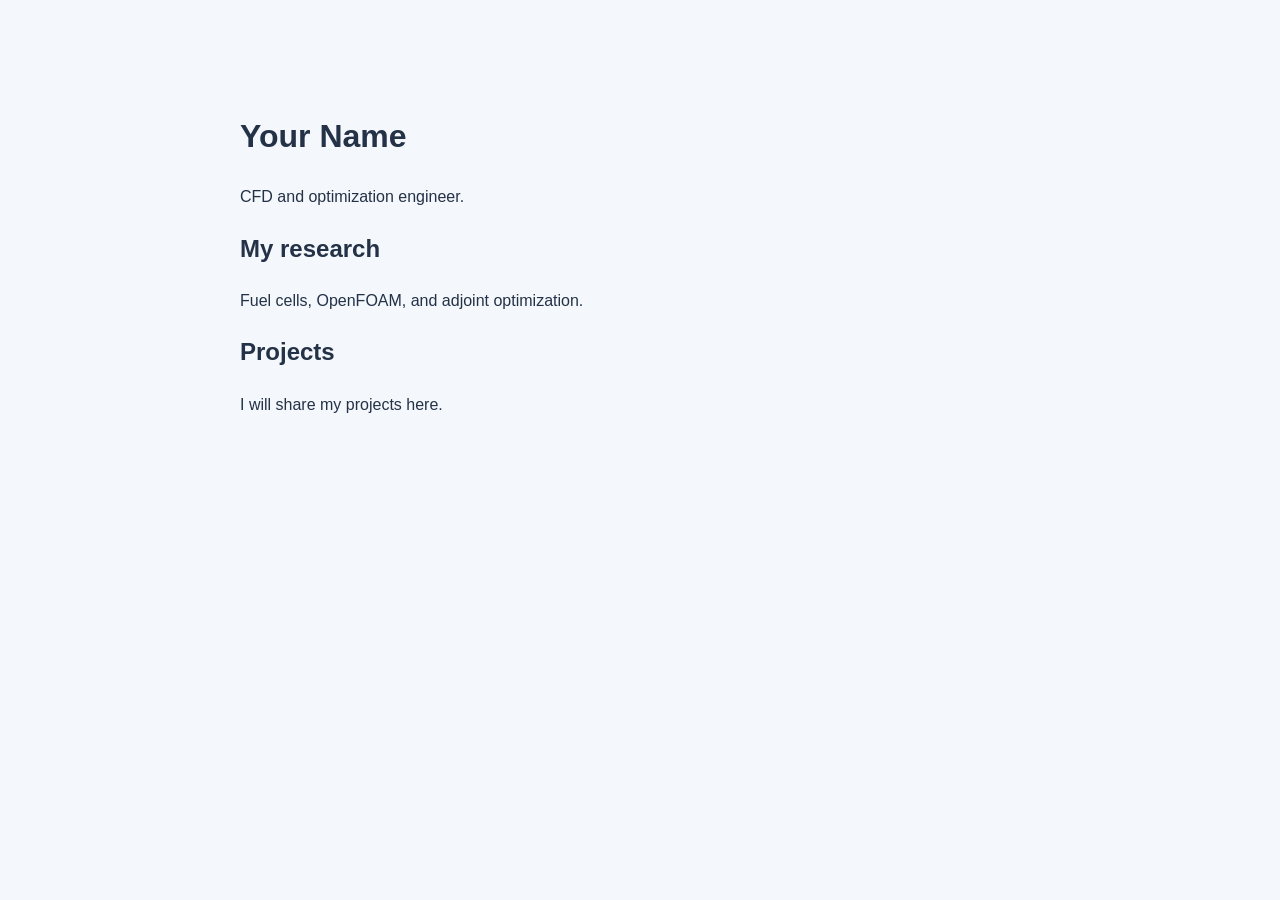
==== index.html @ 7b1d66fe "Add initial index.html for personal website" ====
<!DOCTYPE html>
<html lang="en">
<head>
  <meta charset="UTF-8">
  <meta name="viewport" content="width=device-width, initial-scale=1">
  <title>My Website</title>
  <style>
    body {
      max-width: 800px;
      margin: 70px auto;
      padding: 20px;
      font-family: Arial, sans-serif;
      line-height: 1.6;
      color: #243247;
      background: #f4f7fb;
    }
  </style>
</head>
<body>
  <h1>Your Name</h1>
  <p>CFD and optimization engineer.</p>
  <h2>My research</h2>
  <p>Fuel cells, OpenFOAM, and adjoint optimization.</p>
  <h2>Projects</h2>
  <p>I will share my projects here.</p>
</body>
</html>
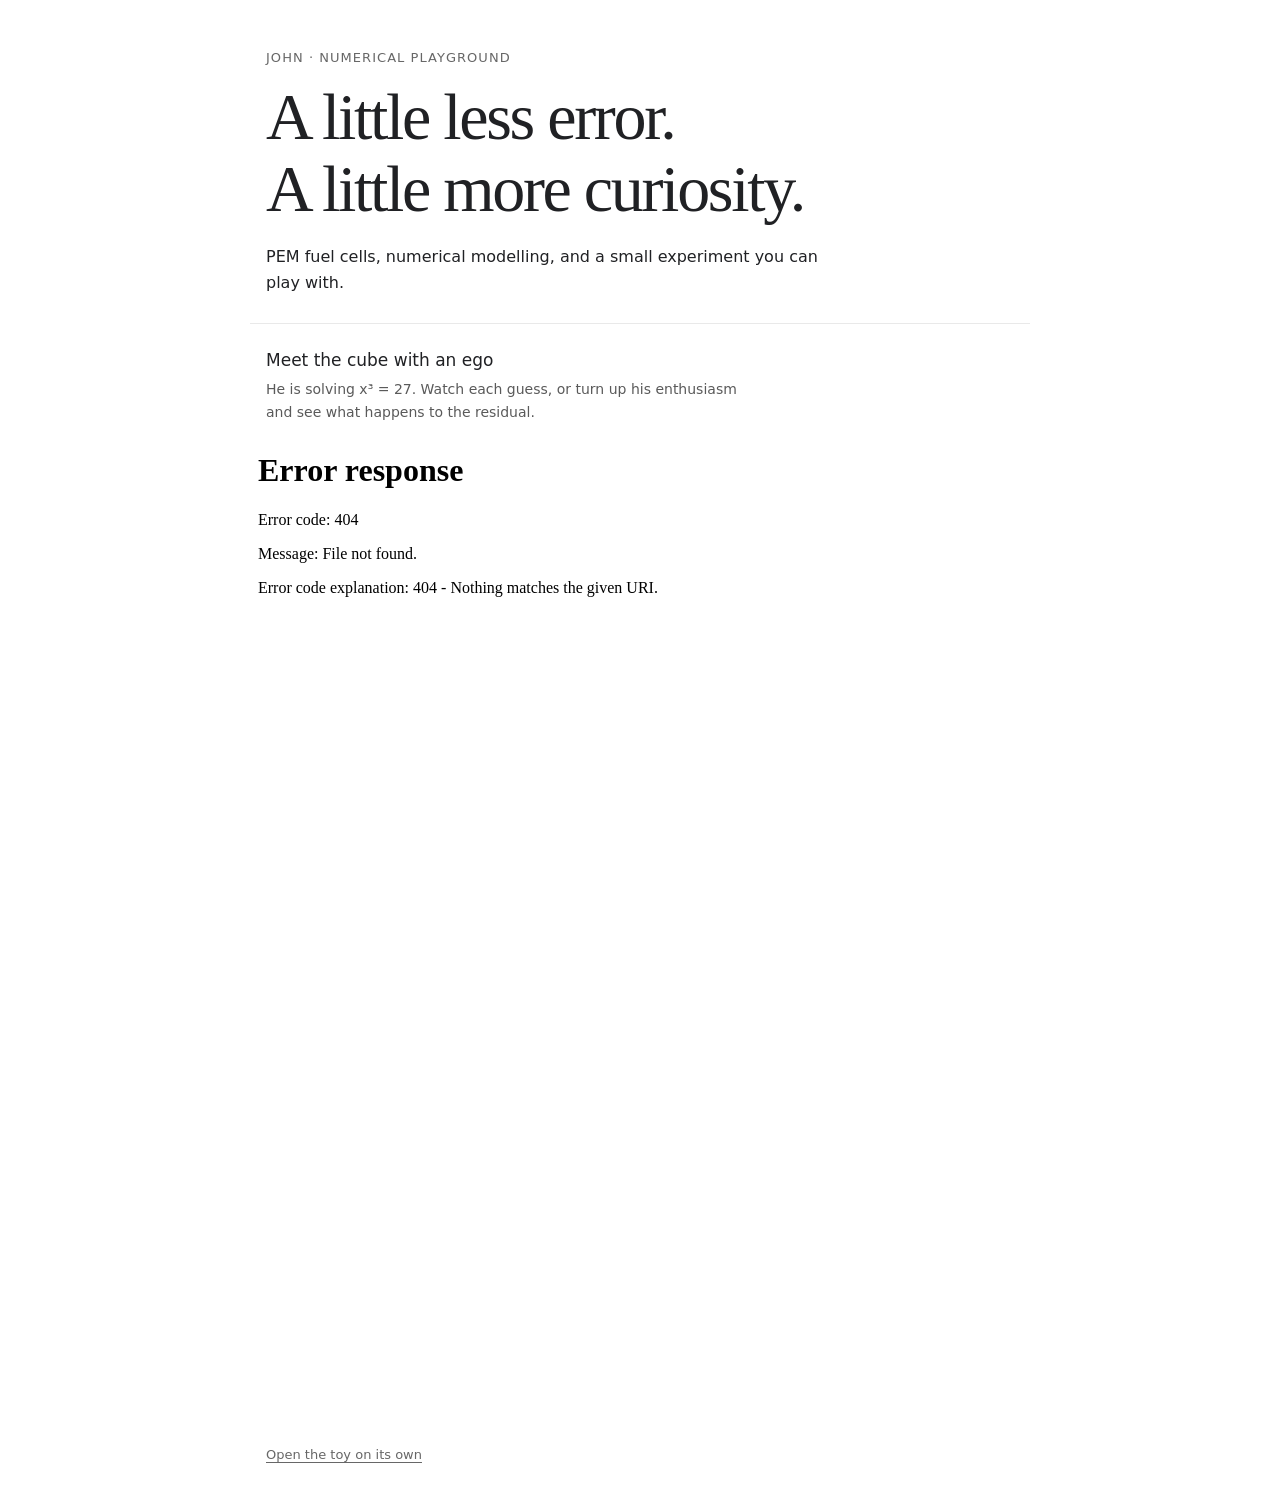
==== commit f6c77f0a: "Update HTML structure and styling for clarity" ====
--- a/index.html
+++ b/index.html
@@ -1,27 +1,54 @@
-<!DOCTYPE html>
+<!doctype html>
 <html lang="en">
 <head>
-  <meta charset="UTF-8">
+  <meta charset="utf-8">
   <meta name="viewport" content="width=device-width, initial-scale=1">
-  <title>My Website</title>
+  <meta name="color-scheme" content="light dark">
+  <title>John · Numerical playground</title>
   <style>
-    body {
-      max-width: 800px;
-      margin: 70px auto;
-      padding: 20px;
-      font-family: Arial, sans-serif;
-      line-height: 1.6;
-      color: #243247;
-      background: #f4f7fb;
-    }
+    :root { color-scheme:light dark; background:light-dark(#fff,#181818); color:light-dark(#202124,#ededed); font-family:system-ui,sans-serif; }
+    * { box-sizing:border-box; }
+    body { margin:0; }
+    main { max-width:820px; padding:48px 20px 24px; margin:auto; }
+    header { padding:0 16px 28px; border-bottom:1px solid light-dark(#e9e9e9,#343434); }
+    .eyebrow { margin:0 0 12px; font-size:13px; letter-spacing:.08em; text-transform:uppercase; color:light-dark(#676767,#aaa); }
+    h1 { font:400 clamp(40px,8vw,66px)/1.1 Georgia,serif; letter-spacing:-.035em; margin:0 0 18px; }
+    p { max-width:56ch; line-height:1.6; margin:0; }
+    .intro { padding:26px 16px 8px; }
+    h2 { font-size:17px; font-weight:500; margin:0 0 8px; }
+    .intro p { color:light-dark(#5a5a5a,#b8b8b8); font-size:14px; }
+    iframe { display:block; width:100%; height:1000px; border:0; }
+    footer { padding:16px; font-size:13px; color:light-dark(#676767,#aaa); }
+    a { color:inherit; text-underline-offset:3px; }
+    @media(max-width:480px) { main { padding:28px 8px 16px; } header { padding-bottom:22px; } }
   </style>
 </head>
 <body>
-  <h1>Your Name</h1>
-  <p>CFD and optimization engineer.</p>
-  <h2>My research</h2>
-  <p>Fuel cells, OpenFOAM, and adjoint optimization.</p>
-  <h2>Projects</h2>
-  <p>I will share my projects here.</p>
+  <main>
+    <header>
+      <!-- Replace this heading and introduction with your own bio. -->
+      <p class="eyebrow">John · Numerical playground</p>
+      <h1>A little less error.<br>A little more curiosity.</h1>
+      <p>PEM fuel cells, numerical modelling, and a small experiment you can play with.</p>
+    </header>
+    <section aria-labelledby="playground-title">
+      <div class="intro">
+        <h2 id="playground-title">Meet the cube with an ego</h2>
+        <p>He is solving x³ = 27. Watch each guess, or turn up his enthusiasm and see what happens to the residual.</p>
+      </div>
+      <iframe id="cube-toy" src="toy.html" title="Sir Cubes-a-Lot: an interactive Newton solver"></iframe>
+    </section>
+    <footer><a href="toy.html">Open the toy on its own</a></footer>
+  </main>
+  <script>
+    // Optional: fit the embed to its content as the page changes width.
+    window.addEventListener('message', event => {
+      const frame = document.getElementById('cube-toy');
+      const data = event.data;
+      if (event.source !== frame.contentWindow || data?.type !== 'sir-cubes-height' ||
+          !Number.isFinite(data.height) || data.height < 250 || data.height > 2500) return;
+      frame.style.height = Math.ceil(data.height) + 'px';
+    });
+  </script>
 </body>
 </html>
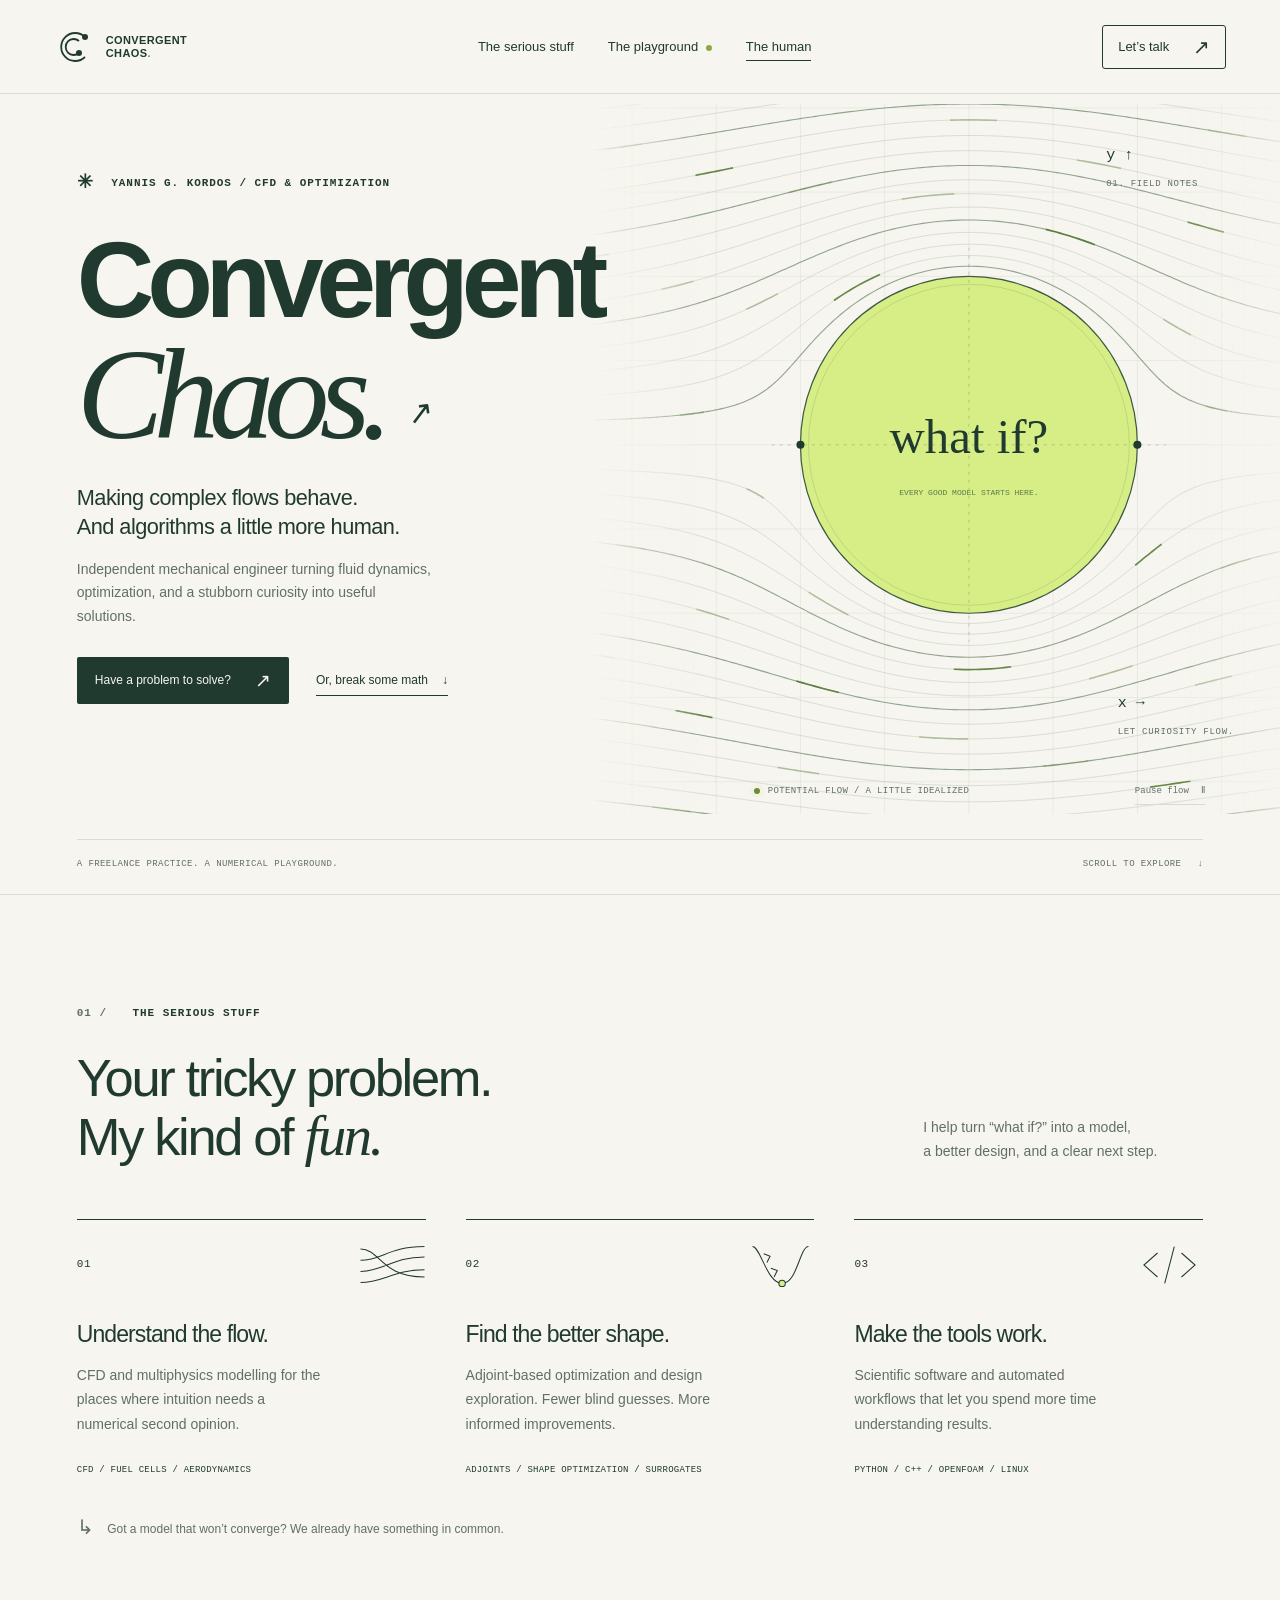
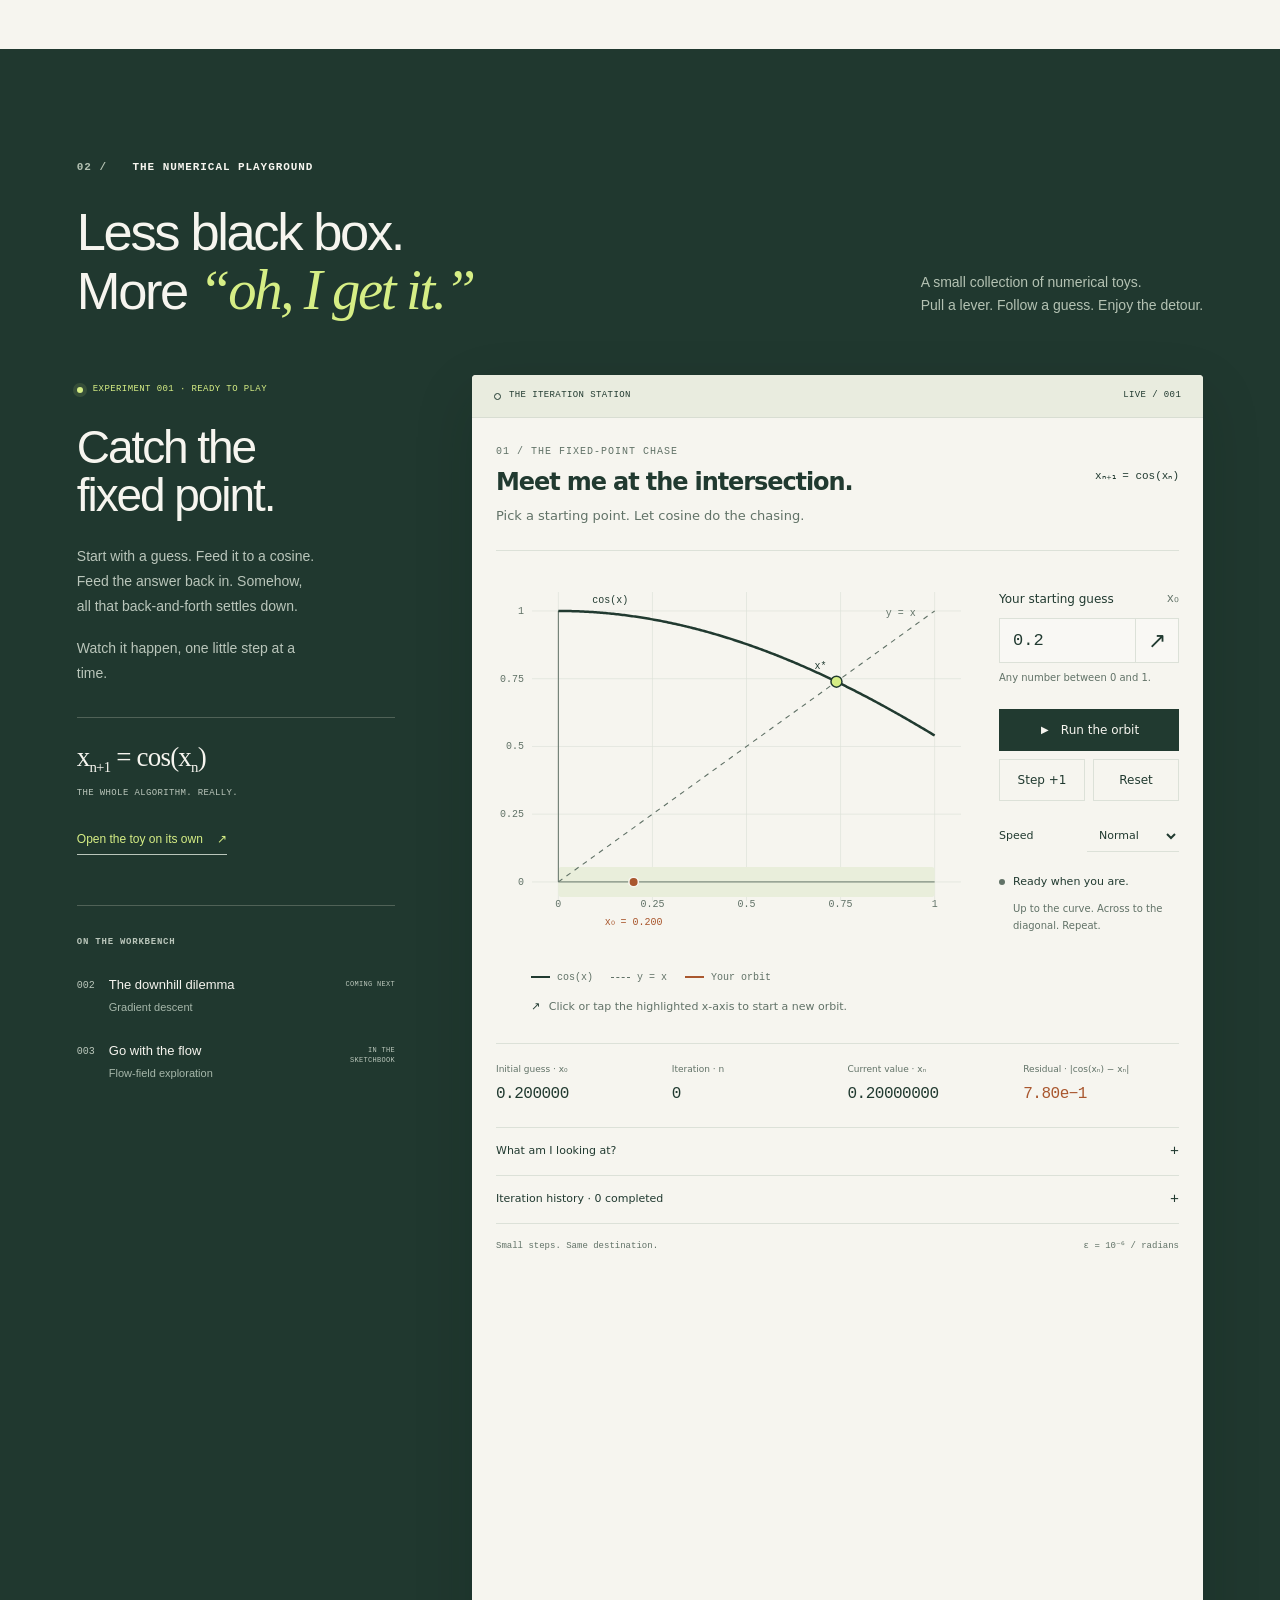
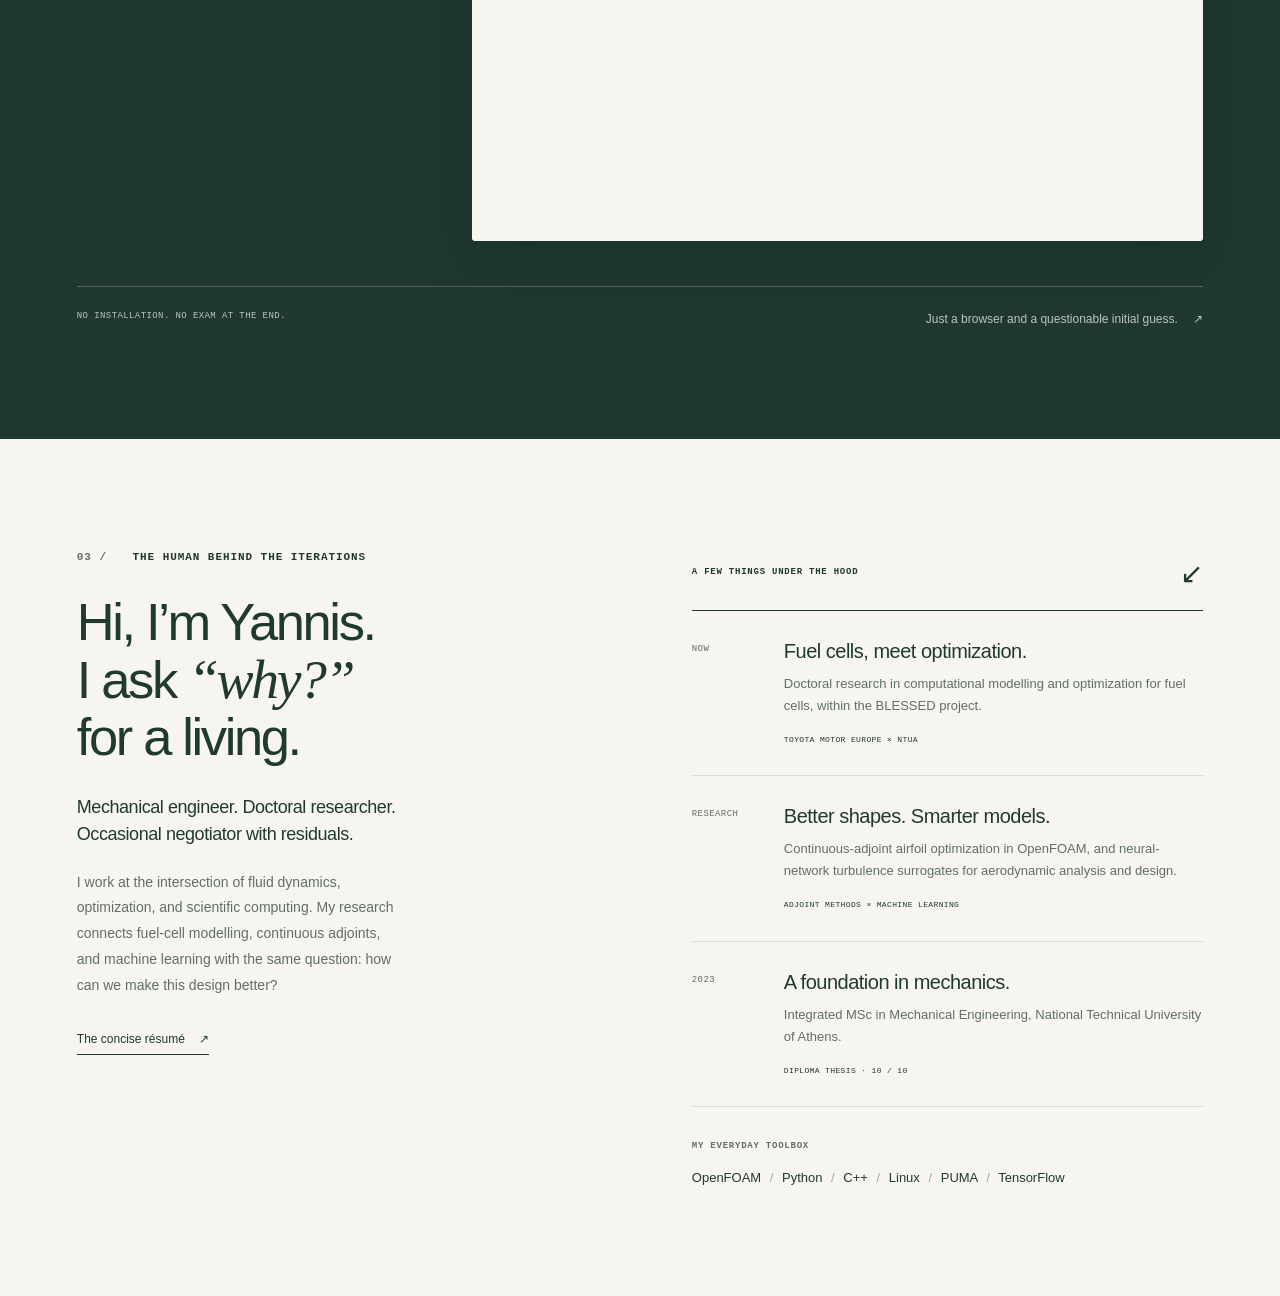
==== commit 5145f12b: "Build CFD portfolio and numerical playground" ====
--- a/index.html
+++ b/index.html
@@ -3,52 +3,111 @@
 <head>
   <meta charset="utf-8">
   <meta name="viewport" content="width=device-width, initial-scale=1">
-  <meta name="color-scheme" content="light dark">
-  <title>John · Numerical playground</title>
-  <style>
-    :root { color-scheme:light dark; background:light-dark(#fff,#181818); color:light-dark(#202124,#ededed); font-family:system-ui,sans-serif; }
-    * { box-sizing:border-box; }
-    body { margin:0; }
-    main { max-width:820px; padding:48px 20px 24px; margin:auto; }
-    header { padding:0 16px 28px; border-bottom:1px solid light-dark(#e9e9e9,#343434); }
-    .eyebrow { margin:0 0 12px; font-size:13px; letter-spacing:.08em; text-transform:uppercase; color:light-dark(#676767,#aaa); }
-    h1 { font:400 clamp(40px,8vw,66px)/1.1 Georgia,serif; letter-spacing:-.035em; margin:0 0 18px; }
-    p { max-width:56ch; line-height:1.6; margin:0; }
-    .intro { padding:26px 16px 8px; }
-    h2 { font-size:17px; font-weight:500; margin:0 0 8px; }
-    .intro p { color:light-dark(#5a5a5a,#b8b8b8); font-size:14px; }
-    iframe { display:block; width:100%; height:1000px; border:0; }
-    footer { padding:16px; font-size:13px; color:light-dark(#676767,#aaa); }
-    a { color:inherit; text-underline-offset:3px; }
-    @media(max-width:480px) { main { padding:28px 8px 16px; } header { padding-bottom:22px; } }
-  </style>
+  <meta name="theme-color" content="#f6f5ef">
+  <meta name="description" content="Yannis G. Kordos — independent mechanical engineer working on CFD, adjoint optimization and scientific software. Serious engineering, with a numerical playground on the side.">
+  <title>Convergent Chaos — Yannis G. Kordos · CFD & Optimization</title>
+  <link rel="icon" href="assets/mark.svg" type="image/svg+xml">
+  <link rel="stylesheet" href="styles.css">
+  <script src="app.js" defer></script>
 </head>
 <body>
-  <main>
-    <header>
-      <!-- Replace this heading and introduction with your own bio. -->
-      <p class="eyebrow">John · Numerical playground</p>
-      <h1>A little less error.<br>A little more curiosity.</h1>
-      <p>PEM fuel cells, numerical modelling, and a small experiment you can play with.</p>
-    </header>
-    <section aria-labelledby="playground-title">
-      <div class="intro">
-        <h2 id="playground-title">Meet the cube with an ego</h2>
-        <p>He is solving x³ = 27. Watch each guess, or turn up his enthusiasm and see what happens to the residual.</p>
+  <a class="skip-link" href="#main">Skip to content</a>
+  <header class="site-header">
+    <a class="wordmark" href="#home" aria-label="Convergent Chaos home">
+      <svg viewBox="0 0 40 40" aria-hidden="true"><path d="M31 10a14 14 0 1 0 0 20M25 14a8 8 0 1 0 0 12"/><circle cx="31" cy="10" r="3"/><circle cx="25" cy="26" r="3"/></svg>
+      <span>CONVERGENT<br>CHAOS<span class="wordmark-dot">.</span></span>
+    </a>
+    <nav aria-label="Main navigation">
+      <a href="#expertise">The serious stuff</a>
+      <a href="#playground">The playground <span class="nav-dot" aria-hidden="true"></span></a>
+      <a href="#about">The human</a>
+    </nav>
+    <a class="header-contact" href="#contact">Let’s talk <span aria-hidden="true">↗</span></a>
+  </header>
+
+  <main id="main">
+    <section class="hero" id="home" aria-labelledby="hero-title">
+      <div class="hero-copy">
+        <p class="eyebrow hero-enter"><span class="small-cross" aria-hidden="true">✳</span> YANNIS G. KORDOS / CFD & OPTIMIZATION</p>
+        <h1 id="hero-title" class="hero-enter">Convergent<br><em>Chaos.</em><span class="title-period" aria-hidden="true">↗</span></h1>
+        <p class="hero-promise hero-enter">Making complex flows behave.<br>And algorithms a little more human.</p>
+        <p class="hero-description hero-enter">Independent mechanical engineer turning fluid dynamics, optimization, and a stubborn curiosity into useful solutions.</p>
+        <div class="hero-actions hero-enter">
+          <a class="button button-dark" href="#contact">Have a problem to solve? <span aria-hidden="true">↗</span></a>
+          <a class="text-link" href="#playground">Or, break some math <span aria-hidden="true">↓</span></a>
+        </div>
       </div>
-      <iframe id="cube-toy" src="toy.html" title="Sir Cubes-a-Lot: an interactive Newton solver"></iframe>
+      <div class="flow-scene" role="img" aria-label="An animated illustration of streamlines flowing around a circular obstacle. Move your pointer to shift the view.">
+        <canvas id="flow-canvas" aria-hidden="true"></canvas>
+        <div class="flow-coordinate coord-top" aria-hidden="true">y ↑<br><span>01. FIELD NOTES</span></div>
+        <div class="flow-coordinate coord-bottom" aria-hidden="true">x →<br><span>LET CURIOSITY FLOW.</span></div>
+        <div class="flow-note"><span class="live-dot" aria-hidden="true"></span> POTENTIAL FLOW / A LITTLE IDEALIZED</div>
+        <button class="flow-motion" id="flow-motion" type="button" hidden>Pause flow <span aria-hidden="true">Ⅱ</span></button>
+        <noscript><svg class="flow-fallback" viewBox="0 0 600 500" aria-hidden="true"><g fill="none" stroke="currentColor" stroke-width="1"><path d="M0 180C140 180 150 40 300 40S460 180 600 180M0 220C130 220 150 90 300 90S470 220 600 220M0 260C150 260 160 370 300 370S450 260 600 260M0 300C150 300 160 410 300 410S450 300 600 300"/><circle cx="300" cy="230" r="100"/></g></svg></noscript>
+      </div>
+      <div class="hero-footer"><span>A FREELANCE PRACTICE. A NUMERICAL PLAYGROUND.</span><a href="#expertise">SCROLL TO EXPLORE <span aria-hidden="true">↓</span></a></div>
     </section>
-    <footer><a href="toy.html">Open the toy on its own</a></footer>
+
+    <section class="expertise section-pad" id="expertise" aria-labelledby="expertise-title">
+      <div class="section-heading reveal">
+        <p class="eyebrow"><span class="section-index">01 /</span> THE SERIOUS STUFF</p>
+        <div class="heading-row"><h2 id="expertise-title">Your tricky problem.<br>My kind of <em>fun.</em></h2><p>I help turn “what if?” into a model,<br>a better design, and a clear next step.</p></div>
+      </div>
+      <div class="service-grid">
+        <article class="service reveal">
+          <div class="service-top"><span class="mono">01</span><svg viewBox="0 0 80 60" fill="none" aria-hidden="true"><path d="M0 10C25 10 25 45 80 45M0 24C28 24 34 7 80 7M0 38C29 38 40 20 80 20M0 52C28 52 42 36 80 36"/></svg></div>
+          <h3>Understand the flow.</h3><p>CFD and multiphysics modelling for the places where intuition needs a numerical second opinion.</p><p class="service-tags">CFD / FUEL CELLS / AERODYNAMICS</p>
+        </article>
+        <article class="service reveal">
+          <div class="service-top"><span class="mono">02</span><svg viewBox="0 0 80 60" fill="none" aria-hidden="true"><path d="M5 7C15 7 23 53 42 53S64 7 75 7M19 16l8 3-4 8M28 34l8 3-4 8"/><circle cx="42" cy="53" r="4"/></svg></div>
+          <h3>Find the better shape.</h3><p>Adjoint-based optimization and design exploration. Fewer blind guesses. More informed improvements.</p><p class="service-tags">ADJOINTS / SHAPE OPTIMIZATION / SURROGATES</p>
+        </article>
+        <article class="service reveal">
+          <div class="service-top"><span class="mono">03</span><svg viewBox="0 0 80 60" fill="none" aria-hidden="true"><path d="m25 15-17 15 17 15M55 15l17 15-17 15M46 7 34 53"/></svg></div>
+          <h3>Make the tools work.</h3><p>Scientific software and automated workflows that let you spend more time understanding results.</p><p class="service-tags">PYTHON / C++ / OPENFOAM / LINUX</p>
+        </article>
+      </div>
+      <p class="section-footnote reveal"><span aria-hidden="true">↳</span> Got a model that won’t converge? We already have something in common.</p>
+    </section>
+
+    <section class="playground section-pad" id="playground" aria-labelledby="playground-title">
+      <div class="playground-heading reveal"><p class="eyebrow"><span class="section-index">02 /</span> THE NUMERICAL PLAYGROUND</p><div class="heading-row"><h2 id="playground-title">Less black box.<br>More <em>“oh, I get it.”</em></h2><p>A small collection of numerical toys.<br>Pull a lever. Follow a guess. Enjoy the detour.</p></div></div>
+      <div class="lab-layout">
+        <aside class="lab-notes reveal" aria-label="About the featured experiment">
+          <span class="experiment-label"><span class="live-dot" aria-hidden="true"></span> EXPERIMENT 001 · READY TO PLAY</span>
+          <h3>Catch the<br>fixed point.</h3>
+          <p>Start with a guess. Feed it to a cosine. Feed the answer back in. Somehow, all that back-and-forth settles down.</p>
+          <p>Watch it happen, one little step at a time.</p>
+          <div class="formula" aria-label="x n plus one equals cosine of x n">x<sub>n+1</sub> = cos(x<sub>n</sub>)<span>THE WHOLE ALGORITHM. REALLY.</span></div>
+          <a class="text-link" href="toys/fixed-point.html" target="_blank" rel="noopener">Open the toy on its own <span aria-hidden="true">↗</span></a>
+          <div class="workbench"><span class="eyebrow">ON THE WORKBENCH</span><div><span>002</span><p>The downhill dilemma<small>Gradient descent</small></p><span class="coming-label">COMING NEXT</span></div><div><span>003</span><p>Go with the flow<small>Flow-field exploration</small></p><span class="coming-label">IN THE SKETCHBOOK</span></div></div>
+        </aside>
+        <div class="toy-workspace reveal">
+          <div class="workspace-top"><span><i aria-hidden="true"></i> THE ITERATION STATION</span><span class="mono">LIVE / 001</span></div>
+          <iframe id="fixed-point-toy" src="toys/fixed-point.html?embed=1" title="Catch the fixed point — interactive cosine iteration experiment" loading="lazy" height="890"></iframe>
+          <noscript><p class="noscript-note">The experiment needs JavaScript. You can still explore the services and résumé on this page.</p></noscript>
+        </div>
+      </div>
+      <div class="playground-footer reveal"><span>NO INSTALLATION. NO EXAM AT THE END.</span><span>Just a browser and a questionable initial guess. <span aria-hidden="true">↗</span></span></div>
+    </section>
+
+    <section class="about section-pad" id="about" aria-labelledby="about-title">
+      <div class="about-intro reveal"><p class="eyebrow"><span class="section-index">03 /</span> THE HUMAN BEHIND THE ITERATIONS</p><h2 id="about-title">Hi, I’m Yannis.<br>I ask <em>“why?”</em><br>for a living.</h2><p class="about-lead">Mechanical engineer. Doctoral researcher.<br>Occasional negotiator with residuals.</p><p>I work at the intersection of fluid dynamics, optimization, and scientific computing. My research connects fuel-cell modelling, continuous adjoints, and machine learning with the same question: how can we make this design better?</p><a class="text-link" href="resume.html">The concise résumé <span aria-hidden="true">↗</span></a></div>
+      <div class="about-evidence reveal">
+        <div class="evidence-heading"><span class="eyebrow">A FEW THINGS UNDER THE HOOD</span><span aria-hidden="true">↙</span></div>
+        <article class="evidence-row"><span class="mono">NOW</span><div><h3>Fuel cells, meet optimization.</h3><p>Doctoral research in computational modelling and optimization for fuel cells, within the BLESSED project.</p><span class="evidence-meta">TOYOTA MOTOR EUROPE × NTUA</span></div></article>
+        <article class="evidence-row"><span class="mono">RESEARCH</span><div><h3>Better shapes. Smarter models.</h3><p>Continuous-adjoint airfoil optimization in OpenFOAM, and neural-network turbulence surrogates for aerodynamic analysis and design.</p><span class="evidence-meta">ADJOINT METHODS × MACHINE LEARNING</span></div></article>
+        <article class="evidence-row"><span class="mono">2023</span><div><h3>A foundation in mechanics.</h3><p>Integrated MSc in Mechanical Engineering, National Technical University of Athens.</p><span class="evidence-meta">DIPLOMA THESIS · 10 / 10</span></div></article>
+        <div class="toolbelt"><span class="eyebrow">MY EVERYDAY TOOLBOX</span><p>OpenFOAM <span>/</span> Python <span>/</span> C++ <span>/</span> Linux <span>/</span> PUMA <span>/</span> TensorFlow</p></div>
+      </div>
+    </section>
+
+    <section class="contact section-pad" id="contact" aria-labelledby="contact-title">
+      <div class="contact-top reveal"><p class="eyebrow"><span class="section-index">04 /</span> LET’S FIND A SOLUTION</p><span class="mono">GOOD QUESTIONS WELCOME.</span></div>
+      <div class="contact-main reveal"><h2 id="contact-title">Got a little<br><em>chaos?</em></h2><div class="contact-copy"><p>A flow to understand.<br>A design to improve.<br>An idea that needs a first model.</p><a class="button button-dark" href="mailto:Johnkordos@hotmail.com">Let’s make it converge <span aria-hidden="true">↗</span></a><a class="email-label" href="mailto:Johnkordos@hotmail.com">Johnkordos@hotmail.com</a><div class="contact-socials"><a href="https://www.linkedin.com/in/yannis-kordos-2b8682134/" target="_blank" rel="noopener noreferrer">LinkedIn ↗</a><a href="https://orcid.org/0009-0005-5930-7482" target="_blank" rel="noopener noreferrer">ORCID ↗</a></div></div></div>
+      <div class="contact-bottom"><span>INDEPENDENT CFD & OPTIMIZATION ENGINEERING</span><span>Serious about the science. Curious about everything.</span></div>
+    </section>
   </main>
-  <script>
-    // Optional: fit the embed to its content as the page changes width.
-    window.addEventListener('message', event => {
-      const frame = document.getElementById('cube-toy');
-      const data = event.data;
-      if (event.source !== frame.contentWindow || data?.type !== 'sir-cubes-height' ||
-          !Number.isFinite(data.height) || data.height < 250 || data.height > 2500) return;
-      frame.style.height = Math.ceil(data.height) + 'px';
-    });
-  </script>
+  <footer class="site-footer"><span>© <span id="copyright-year">2026</span> Yannis G. Kordos</span><a href="#home" class="footer-brand">CONVERGENT CHAOS<span>↗</span></a><a href="#home">Back to the initial guess <span aria-hidden="true">↑</span></a></footer>
 </body>
 </html>
--- a/styles.css
+++ b/styles.css
@@ -0,0 +1,17 @@
+:root{--paper:#f6f5ef;--paper-deep:#eeeee5;--ink:#213a30;--muted:#617065;--line:#d8ddd2;--lime:#d6ee85;--dark:#20382f;--font:Arial,Helvetica,sans-serif;--serif:Georgia,'Times New Roman',serif;--mono:'Courier New',monospace;--header-height:94px;color-scheme:light}
+*{box-sizing:border-box}html{scroll-behavior:smooth;scroll-padding-top:110px}body{margin:0;color:var(--ink);background:var(--paper);font-family:var(--font);-webkit-font-smoothing:antialiased}a{color:inherit;text-decoration:none}button,input,select{font:inherit}a,button{-webkit-tap-highlight-color:transparent}a:focus-visible,button:focus-visible,summary:focus-visible{outline:3px solid #567625;outline-offset:6px}::selection{color:var(--ink);background:var(--lime)}h1,h2,h3,p{margin:0}h1,h2,h3{font-weight:500}em{font-family:var(--serif);font-weight:400}svg{display:block}.mono,.eyebrow,.hero-footer,.service-tags,.experiment-label,.workspace-top,.coming-label,.evidence-meta,.playground-footer,.contact-bottom,.site-footer{font-family:var(--mono);font-size:11px;letter-spacing:.045em;line-height:1.55}.eyebrow{font-weight:600;letter-spacing:.085em}.section-index{margin-right:18px;color:var(--muted)}.section-pad{padding:110px max(6vw,24px)}.skip-link{position:fixed;z-index:20;left:20px;top:-70px;background:var(--ink);color:var(--paper);padding:14px 20px}.skip-link:focus{top:14px}.site-header{height:var(--header-height);padding:0 4.2vw;display:flex;align-items:center;justify-content:space-between;border-bottom:1px solid var(--line);position:sticky;top:0;background:rgb(246 245 239 / .96);backdrop-filter:blur(14px);z-index:10;gap:24px}.wordmark{display:flex;align-items:center;gap:12px;flex-shrink:0}.wordmark svg{width:40px;height:40px;stroke:var(--ink);stroke-width:1.8;fill:none}.wordmark svg circle{fill:var(--ink);stroke:none}.wordmark>span{font-size:11px;line-height:1.15;font-weight:750;letter-spacing:.035em}.wordmark-dot{color:#7a8c3f}.site-header nav{display:flex;align-items:center;gap:34px}.site-header nav a,.header-contact{font-size:13px}.site-header nav a{position:relative;padding:12px 0}.site-header nav a:after{content:'';height:1px;background:var(--ink);position:absolute;bottom:5px;left:0;width:100%;transform:scaleX(0);transform-origin:left;transition:transform .2s}.site-header nav a:hover:after,.site-header nav a[aria-current]:after{transform:scaleX(1)}.nav-dot{display:inline-block;width:6px;height:6px;background:#8caa42;border-radius:50%;vertical-align:middle;margin-left:4px}.header-contact{display:flex;gap:24px;align-items:center;border:1px solid var(--ink);border-radius:3px;padding:11px 15px;transition:background .2s}.header-contact:hover{background:var(--lime)}.header-contact span{font-size:20px;line-height:1}
+.hero{position:relative;min-height:min(800px,calc(100svh - var(--header-height)));padding:75px 6vw 90px;isolation:isolate;overflow:hidden}.hero-copy{position:relative;z-index:2;width:57%;pointer-events:none}.hero-copy a{pointer-events:auto}.small-cross{font-size:19px;margin-right:10px;vertical-align:-2px}.hero h1{position:relative;font-size:clamp(70px,8.4vw,136px);letter-spacing:-.068em;line-height:.89;margin-top:35px;font-weight:600}.hero h1 em{font-size:1.21em;letter-spacing:-.075em;display:inline-block;margin-top:6px;line-height:.92}.title-period{display:inline-block;font-size:.29em;margin-left:24px;vertical-align:50%;font-weight:400;transform:rotate(-8deg)}.hero-promise{font-size:clamp(19px,1.7vw,26px);line-height:1.35;letter-spacing:-.025em;margin-top:28px}.hero-description{max-width:355px;font-size:14px;color:var(--muted);line-height:1.7;margin-top:16px}.hero-actions{display:flex;align-items:center;gap:27px;margin-top:28px}.button{min-height:47px;padding:14px 18px;display:inline-flex;align-items:center;justify-content:space-between;gap:24px;font-size:12px;border-radius:2px;transition:background .2s,transform .2s}.button:hover{transform:translateY(-3px)}.button-dark{color:var(--paper);background:var(--ink)}.button-dark:hover{background:#365345}.button span{font-size:19px;line-height:1}.text-link{font-size:12px;display:inline-flex;align-items:center;gap:14px;border-bottom:1px solid var(--ink);padding:8px 0;transition:gap .2s}.text-link:hover{gap:23px}.hero-footer{position:absolute;bottom:22px;left:6vw;right:6vw;display:flex;align-items:center;justify-content:space-between;padding-top:18px;border-top:1px solid var(--line);font-size:9px;color:var(--muted)}.hero-footer a{display:flex;gap:16px;align-items:center}.flow-scene{position:absolute;inset:10px -2% 80px 46%;z-index:0;overflow:hidden}.flow-scene canvas{width:100%;height:100%;display:block}.flow-coordinate{position:absolute;color:var(--ink);font-family:var(--mono);font-size:15px;line-height:1.8}.flow-coordinate span{font-size:9px;letter-spacing:.08em;color:var(--muted)}.coord-top{top:38px;right:15%}.coord-bottom{bottom:70px;right:10%}.flow-note{position:absolute;left:23%;bottom:18px;font-family:var(--mono);font-size:9px;letter-spacing:.04em;display:flex;align-items:center;gap:8px;color:var(--muted)}.live-dot{width:6px;height:6px;border-radius:100%;background:var(--lime);display:inline-block;flex-shrink:0;box-shadow:0 0 0 4px rgb(214 238 133 / .12)}.flow-note .live-dot{background:#718b3c}.flow-fallback{width:100%;height:100%;position:absolute;inset:0}.hero-enter{animation:rise-in .8s both}.hero-enter:nth-child(2){animation-delay:.1s}.hero-enter:nth-child(3){animation-delay:.2s}.hero-enter:nth-child(4){animation-delay:.27s}.hero-enter:nth-child(5){animation-delay:.34s}@keyframes rise-in{from{opacity:0;transform:translateY(18px)}to{opacity:1;transform:translateY(0)}}
+.section-heading{margin-bottom:52px}.heading-row{display:flex;align-items:end;justify-content:space-between;gap:40px;margin-top:28px}.heading-row h2,.about h2{font-size:clamp(38px,4.1vw,65px);line-height:1.07;letter-spacing:-.045em}.heading-row>p{color:var(--muted);font-size:14px;line-height:1.7;margin-bottom:3px;min-width:280px}.heading-row em{font-size:1.08em}.expertise{border-top:1px solid var(--line)}.service-grid{display:grid;grid-template-columns:repeat(3,1fr);gap:40px}.service{border-top:1px solid var(--ink);padding-top:21px}.service-top{display:flex;align-items:center;justify-content:space-between;margin-bottom:32px}.service-top svg{width:67px;height:48px;stroke:var(--ink);stroke-width:1.3;transition:transform .3s}.service:hover .service-top svg{transform:translateX(-8px)}.service-top svg circle{fill:var(--lime)}.service h3{font-size:23px;letter-spacing:-.04em;margin-bottom:15px}.service>p:not(.service-tags){max-width:32ch;font-size:14px;line-height:1.75;color:var(--muted)}.service .service-tags{font-size:9px;margin-top:28px;letter-spacing:.025em}.section-footnote{font-size:12px;color:var(--muted);padding-top:37px}.section-footnote>span{font-size:20px;margin-right:10px;vertical-align:-1px}
+.playground{background:var(--dark);color:var(--paper);position:relative}.playground .section-index,.playground .heading-row>p{color:#b4c2b3}.playground-heading{margin-bottom:54px}.playground h2 em{color:var(--lime)}.lab-layout{display:grid;grid-template-columns:minmax(240px,.74fr) minmax(0,1.7fr);gap:6vw;align-items:start}.lab-notes{padding-top:8px}.experiment-label{font-size:9px;display:flex;align-items:center;gap:10px;color:var(--lime)}.lab-notes h3{font-size:46px;line-height:1.04;letter-spacing:-.045em;margin:27px 0 24px}.lab-notes>p{font-size:14px;line-height:1.8;color:#bac6bb;max-width:31ch;margin-bottom:17px}.formula{font-size:27px;letter-spacing:-.03em;padding:24px 0 26px;border-top:1px solid #506257;margin-top:30px;font-family:var(--serif)}.formula sub{font-size:.55em}.formula>span{display:block;font:9px var(--mono);letter-spacing:.04em;color:#bac6bb;margin-top:12px}.lab-notes>.text-link{border-color:#bac6bb;color:var(--lime)}.workbench{border-top:1px solid #506257;margin-top:50px;padding-top:24px}.workbench>.eyebrow{font-size:9px;color:#bac6bb}.workbench>div{display:flex;gap:14px;align-items:start;margin-top:26px}.workbench>div>span:first-child{font:10px var(--mono);color:#bac6bb;padding-top:4px}.workbench p{font-size:13px;line-height:1.4;flex:1}.workbench small{display:block;color:#a6b7aa;font-size:11px;margin-top:6px}.coming-label{font-size:7px;color:#bac6bb;max-width:66px;text-align:right;padding-top:3px}.toy-workspace{background:var(--paper);color:var(--ink);border-radius:4px;overflow:hidden;box-shadow:0 22px 60px rgb(8 25 17 / .16);min-width:0}.workspace-top{padding:14px 22px;display:flex;justify-content:space-between;gap:12px;border-bottom:1px solid var(--line);font-size:9px;background:#e9ecdf}.workspace-top>span:first-child{display:flex;align-items:center;gap:8px}.workspace-top i{width:7px;height:7px;border:1px solid var(--ink);display:inline-block;border-radius:50%}.workspace-top .mono{font-size:9px}.toy-workspace iframe{display:block;width:100%;border:0;min-height:600px;background:var(--paper)}.noscript-note{padding:20px;font-size:14px}.playground-footer{display:flex;justify-content:space-between;border-top:1px solid #506257;margin-top:45px;padding-top:23px;gap:18px;color:#bac6bb;font-size:9px}.playground-footer>span:last-child{font-family:var(--font);letter-spacing:0;font-size:12px}.playground-footer>span:last-child>span{margin-left:12px}
+.about{display:grid;grid-template-columns:1fr 1.05fr;gap:10vw}.about h2{margin:28px 0}.about h2 em{font-size:1.06em}.about-lead{font-size:18px;line-height:1.5;letter-spacing:-.025em}.about-intro>p:not(.eyebrow):not(.about-lead){color:var(--muted);font-size:14px;line-height:1.85;max-width:42ch;margin-top:22px}.about-intro>.text-link{margin-top:25px}.about-evidence{padding-top:8px}.evidence-heading{display:flex;align-items:center;justify-content:space-between;padding-bottom:20px;border-bottom:1px solid var(--ink)}.evidence-heading .eyebrow{font-size:9px}.evidence-heading>span:last-child{font-size:28px}.evidence-row{display:grid;grid-template-columns:72px 1fr;gap:20px;padding:29px 0;border-bottom:1px solid var(--line)}.evidence-row>.mono{font-size:9px;padding-top:3px;color:var(--muted)}.evidence-row h3{font-size:20px;letter-spacing:-.025em;margin-bottom:10px}.evidence-row p{font-size:13px;line-height:1.7;color:var(--muted)}.evidence-meta{font-size:8px;display:block;margin-top:17px}.toolbelt{padding-top:27px}.toolbelt>.eyebrow{font-size:9px;color:var(--muted)}.toolbelt p{font-size:13px;line-height:1.8;margin-top:12px}.toolbelt p span{margin:0 5px;color:#a0aa9c}
+.contact{background:var(--lime);padding-top:44px;padding-bottom:28px}.contact-top{display:flex;align-items:center;justify-content:space-between;gap:20px}.contact-top .section-index{color:#57683e}.contact-top>.mono{font-size:9px}.contact-main{display:flex;align-items:end;justify-content:space-between;gap:40px;padding:52px 0 60px}.contact h2{font-size:clamp(70px,9vw,145px);letter-spacing:-.065em;line-height:.9}.contact h2 em{font-size:1.17em;line-height:1}.contact-copy{min-width:300px;padding-bottom:7px}.contact-copy>p{font-size:20px;line-height:1.45;letter-spacing:-.025em;margin-bottom:28px}.contact .button{min-width:250px}.email-label{display:block;font-size:12px;margin-top:17px;text-decoration:underline;text-underline-offset:4px}.contact-bottom{border-top:1px solid #a7bf6c;padding-top:22px;display:flex;justify-content:space-between;gap:20px;font-size:9px}.contact-bottom>span:last-child{font-family:var(--font);letter-spacing:0;font-size:12px}.site-footer{display:flex;align-items:center;justify-content:space-between;gap:20px;padding:27px 6vw;font-size:9px;color:var(--muted)}.footer-brand{color:var(--ink);font-weight:700;letter-spacing:.08em}.footer-brand span{font-size:18px;margin-left:12px}.site-footer>a:last-child{font-family:var(--font);font-size:11px;letter-spacing:0}.site-footer>a:last-child span{margin-left:12px}.js-ready .reveal{opacity:0;transform:translateY(22px);transition:opacity .65s,transform .65s}.js-ready .reveal.is-visible{opacity:1;transform:translateY(0)}
+@media(min-width:1700px){.hero{padding-top:85px;min-height:830px}.hero-copy{max-width:800px}.hero-description{font-size:16px}.hero-actions{margin-top:35px}.flow-scene{right:0}.section-pad{padding-left:max(6vw,calc((100vw - 1500px)/2));padding-right:max(6vw,calc((100vw - 1500px)/2))}}
+@media(max-width:1100px){:root{--header-height:84px}.site-header nav{gap:22px}.hero{min-height:760px;padding-top:70px}.hero-copy{width:65%}.flow-scene{left:46%;right:-15%;opacity:.85}.hero h1{font-size:100px}.hero-promise{font-size:23px}.hero-actions{gap:20px}.service-grid{gap:26px}.service h3{font-size:21px}.heading-row>p{min-width:240px}.lab-layout{gap:35px;grid-template-columns:minmax(220px,.8fr) minmax(0,1.5fr)}.lab-notes h3{font-size:40px}.about{gap:6vw}.evidence-row{grid-template-columns:60px 1fr;gap:16px}}
+@media(max-width:800px){:root{--header-height:76px}.site-header{padding:0 5vw}.wordmark>span{font-size:10px}.wordmark svg{width:34px;height:34px}.site-header nav{gap:20px}.site-header nav a{font-size:11px}.header-contact{padding:9px 12px;font-size:11px;gap:12px}.hero{padding:60px 6vw 100px;min-height:740px}.hero-copy{width:72%}.hero h1{font-size:88px}.flow-scene{left:48%;right:-35%;top:120px;opacity:.5}.coord-top,.coord-bottom{display:none}.flow-note{left:35%;bottom:30px;font-size:8px;max-width:150px;line-height:1.6}.hero-promise{font-size:21px}.hero-description{max-width:320px}.hero-actions{gap:23px;flex-wrap:wrap}.hero-footer{font-size:8px}.section-pad{padding:75px 6vw}.heading-row{align-items:start;gap:30px}.heading-row>p{min-width:210px;font-size:12px}.service-grid{gap:22px}.service h3{font-size:19px}.service>p:not(.service-tags){font-size:13px}.service .service-tags{font-size:8px}.lab-layout{grid-template-columns:1fr;gap:32px}.lab-notes{display:grid;grid-template-columns:1fr 1fr;column-gap:38px}.experiment-label{grid-column:1 / -1}.lab-notes h3{grid-column:1;grid-row:2 / 4;font-size:44px;margin:23px 0 8px}.lab-notes>p{grid-column:2}.lab-notes>p:first-of-type{margin-top:23px}.formula{grid-column:1;grid-row:4 / 6;margin:12px 0 0;padding:20px 0}.lab-notes>.text-link{grid-column:2;justify-self:start;align-self:start}.workbench{display:none}.workspace-top{padding-left:24px;padding-right:24px}.about{gap:45px;grid-template-columns:1fr 1.05fr}.about h2{font-size:43px}.about-lead{font-size:16px}.about-intro>p:not(.eyebrow):not(.about-lead){font-size:13px}.about .eyebrow{font-size:9px}.evidence-row{display:block;padding:23px 0}.evidence-row>.mono{display:block;margin-bottom:12px}.evidence-row h3{font-size:18px}.contact{padding-top:35px;padding-bottom:25px}.contact h2{font-size:85px}.contact-copy{min-width:240px}.contact-copy>p{font-size:18px}.contact .button{min-width:230px}.contact-main{padding:45px 0}.contact-top>.mono{display:none}.contact-bottom>span:first-child{max-width:200px}.site-footer{font-size:8px}.site-footer>a:last-child{font-size:10px}}
+@media(max-width:600px){:root{--header-height:72px}html{scroll-padding-top:85px}.site-header{gap:12px}.site-header nav a:first-child,.site-header nav a:last-child{display:none}.site-header nav{margin-left:auto;gap:0}.site-header nav a{font-size:11px}.header-contact{border:0;padding:8px 0 8px 10px;font-size:11px;gap:8px}.header-contact span{font-size:17px}.wordmark{gap:8px}.wordmark>span{font-size:8px}.wordmark svg{width:31px;height:31px}.hero{padding:39px 6vw 73px;min-height:850px;min-height:max(830px,calc(100svh - var(--header-height)))}.hero-copy{width:100%}.hero .eyebrow{font-size:8px;letter-spacing:.045em}.small-cross{font-size:16px;margin-right:5px}.hero h1{font-size:clamp(62px,16.4vw,98px);margin-top:29px}.title-period{font-size:.3em;margin-left:20px}.hero-promise{font-size:20px;line-height:1.35;margin-top:25px}.hero-description{max-width:32ch;font-size:13px;line-height:1.7;margin-top:14px}.hero-actions{margin-top:23px;gap:18px}.hero-actions .button{font-size:11px;padding:13px 14px;gap:16px}.hero-actions>.text-link{font-size:11px;gap:8px}.flow-scene{left:8%;right:-15%;top:455px;bottom:62px;opacity:1;z-index:0}.flow-note{left:15%;bottom:4px;max-width:none;font-size:7px}.hero-footer{font-size:7px;bottom:17px;gap:20px;padding-top:12px}.hero-footer>span{max-width:160px}.hero-footer a{gap:8px;white-space:nowrap}.section-pad{padding:65px 6vw}.eyebrow{font-size:9px}.section-index{margin-right:10px}.heading-row{display:block;margin-top:24px}.heading-row h2{font-size:40px;letter-spacing:-.045em}.heading-row>p{margin-top:22px;font-size:13px;line-height:1.7}.section-heading{margin-bottom:33px}.service-grid{grid-template-columns:1fr;gap:32px}.service{padding-top:17px;position:relative}.service-top{margin-bottom:12px}.service-top svg{width:56px;height:43px;position:absolute;right:2px;top:23px}.service h3{font-size:23px;margin-bottom:12px;padding-right:55px}.service>p:not(.service-tags){max-width:34ch;font-size:14px}.service .service-tags{font-size:8px;margin-top:19px}.section-footnote{padding-top:30px;font-size:11px;line-height:1.7}.playground-heading{margin-bottom:30px}.playground .heading-row h2{font-size:38px}.lab-notes{display:block}.experiment-label{font-size:8px}.lab-notes h3{font-size:41px;margin:23px 0 18px}.lab-notes h3 br{display:none}.lab-notes>p{max-width:none;font-size:13px;margin-bottom:12px}.lab-notes>p:first-of-type{margin-top:0}.formula{font-size:24px;margin-top:22px;padding:20px 0}.lab-notes>.text-link{font-size:11px}.lab-layout{gap:25px}.toy-workspace{margin:0 -3vw}.workspace-top{padding:13px 16px;font-size:8px}.workspace-top .mono{font-size:8px}.toy-workspace iframe{min-height:700px}.playground-footer{display:block;margin-top:28px;padding-top:20px;font-size:8px}.playground-footer>span{display:block}.playground-footer>span:last-child{font-size:11px;margin-top:12px}.about{grid-template-columns:1fr;gap:40px}.about h2{font-size:48px;margin-top:24px}.about-lead{font-size:18px}.about-intro>p:not(.eyebrow):not(.about-lead){font-size:14px}.about-intro>.text-link{margin-top:20px}.evidence-row{display:grid;grid-template-columns:60px 1fr;gap:16px}.evidence-row>.mono{font-size:8px;margin:0}.evidence-row h3{font-size:19px}.evidence-row p{font-size:13px}.toolbelt p{font-size:12px}.contact{padding-top:30px;padding-bottom:23px}.contact-main{display:block;padding:36px 0}.contact h2{font-size:clamp(73px,20vw,110px)}.contact-copy{margin-top:35px;min-width:0;display:grid;grid-template-columns:1fr;gap:0}.contact-copy>p{font-size:18px;margin-bottom:23px}.contact .button{width:max-content;min-width:248px}.contact-bottom{display:block;font-size:8px}.contact-bottom>span:first-child{max-width:none}.contact-bottom>span:last-child{display:block;margin-top:11px;font-size:11px}.site-footer{flex-wrap:wrap;row-gap:18px;padding:23px 6vw;font-size:8px}.footer-brand{margin-left:auto;font-size:8px}.site-footer>a:last-child{width:100%;padding-top:15px;border-top:1px solid var(--line);text-align:center}.email-label{font-size:12px}}
+@media(max-width:359px){.site-header nav a{font-size:10px}.wordmark svg{width:27px;height:27px}.hero-actions{gap:10px}.hero-actions>.text-link{font-size:10px}.hero-actions .button{font-size:10px;padding:12px;gap:10px}.hero-promise{font-size:18px}.hero-description{max-width:30ch}.flow-scene{top:460px}.heading-row h2,.playground .heading-row h2{font-size:34px}.evidence-row{grid-template-columns:48px 1fr;gap:12px}}
+@media(prefers-reduced-motion:reduce){html{scroll-behavior:auto}*,*:before,*:after{animation:none!important;transition:none!important}.js-ready .reveal{opacity:1;transform:none}}
+@media print{.site-header,.hero,.playground,.contact,.site-footer,.skip-link{display:none}.section-pad{padding:20px 0}.service-grid{gap:20px}.about{gap:30px}.js-ready .reveal{opacity:1;transform:none}body{background:white;color:black}a[href]:after{content:' (' attr(href) ')';font-size:10px}.expertise{border:0}}
+.contact-socials{display:flex;gap:22px;margin-top:20px;font-family:var(--mono);font-size:10px}.contact-socials a{border-bottom:1px solid #91a95b;padding-bottom:3px}.contact-socials a:hover{border-color:var(--ink)}
+
+.flow-motion{position:absolute;right:14%;bottom:9px;border:0;border-bottom:1px solid var(--line);background:transparent;padding:8px 0;font:9px var(--mono);color:var(--muted);cursor:pointer}.flow-motion span{margin-left:7px}.flow-motion[hidden]{display:none}@media(max-width:800px){.flow-motion{right:30%;bottom:4px}}@media(max-width:600px){.flow-motion{right:23%;bottom:0;padding:6px 0;font-size:8px}.flow-note{bottom:27px}}@media(prefers-reduced-motion:reduce){.flow-motion{display:none}}
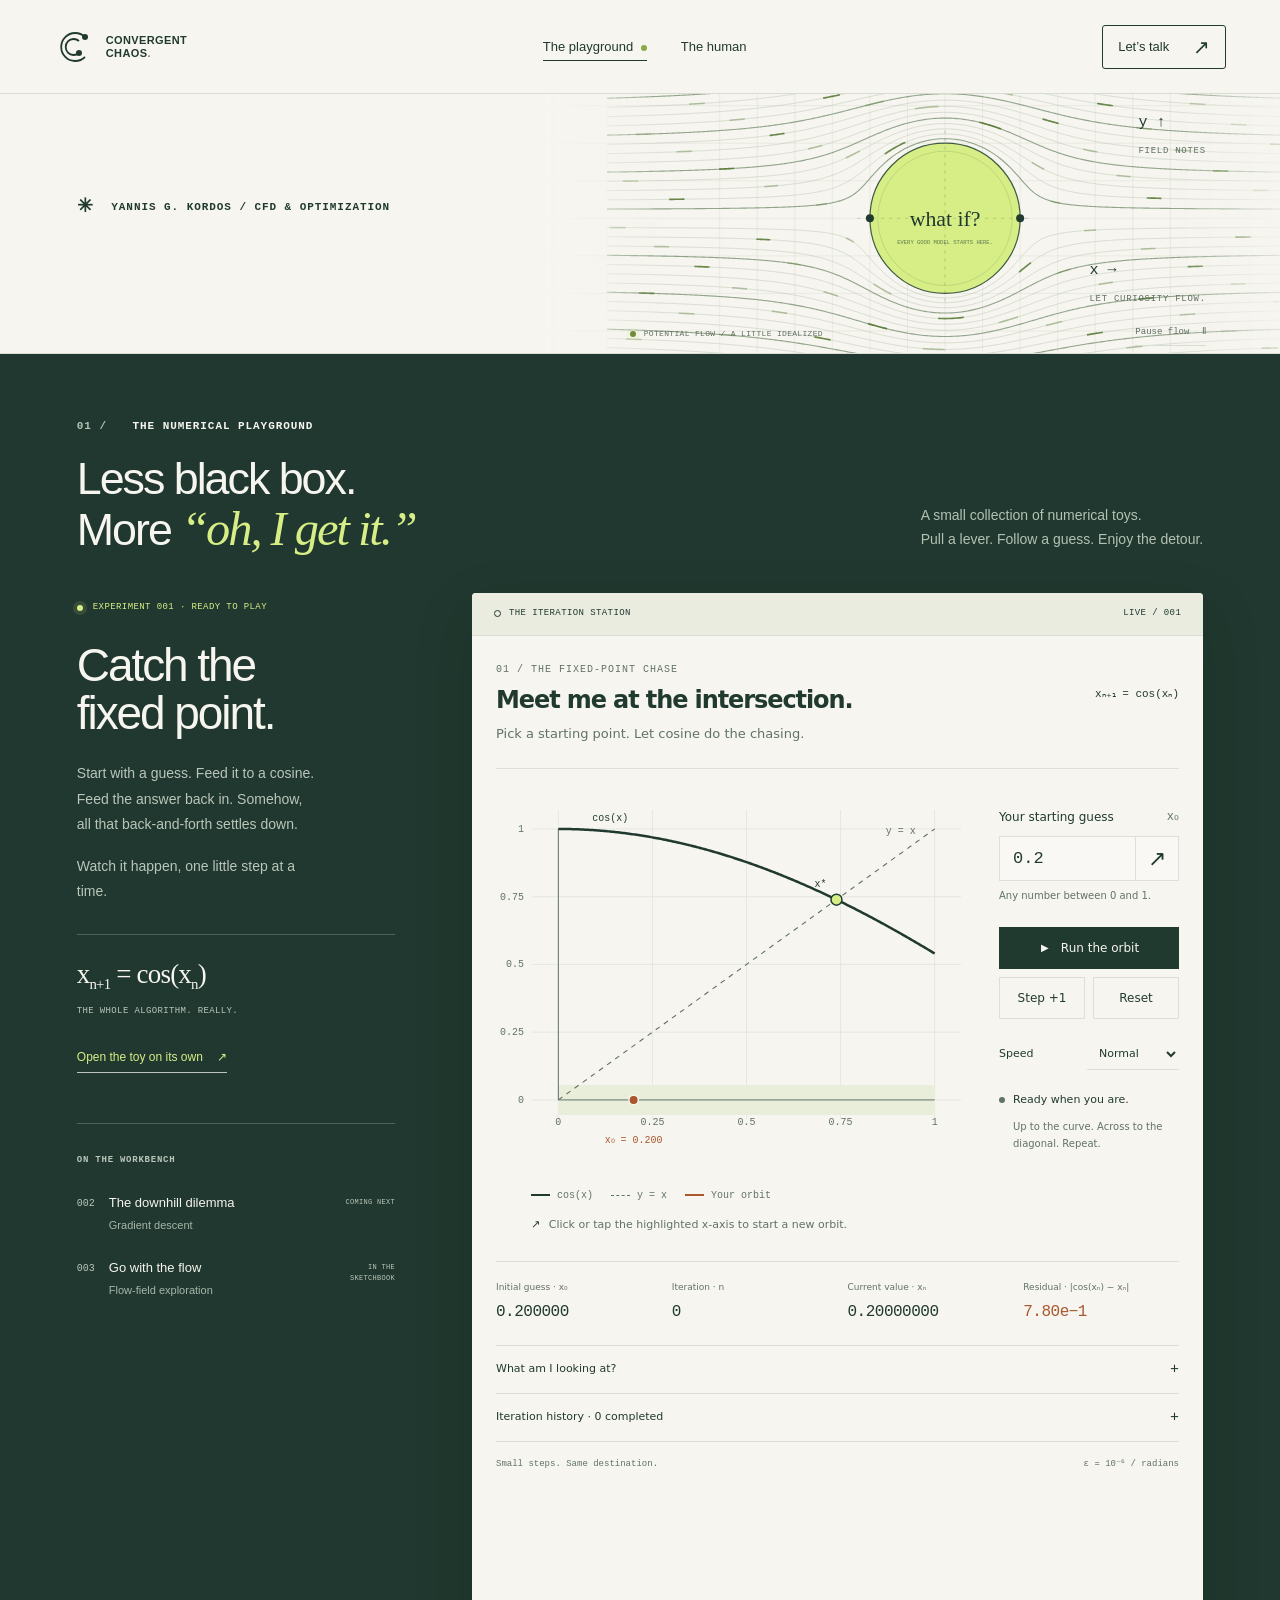
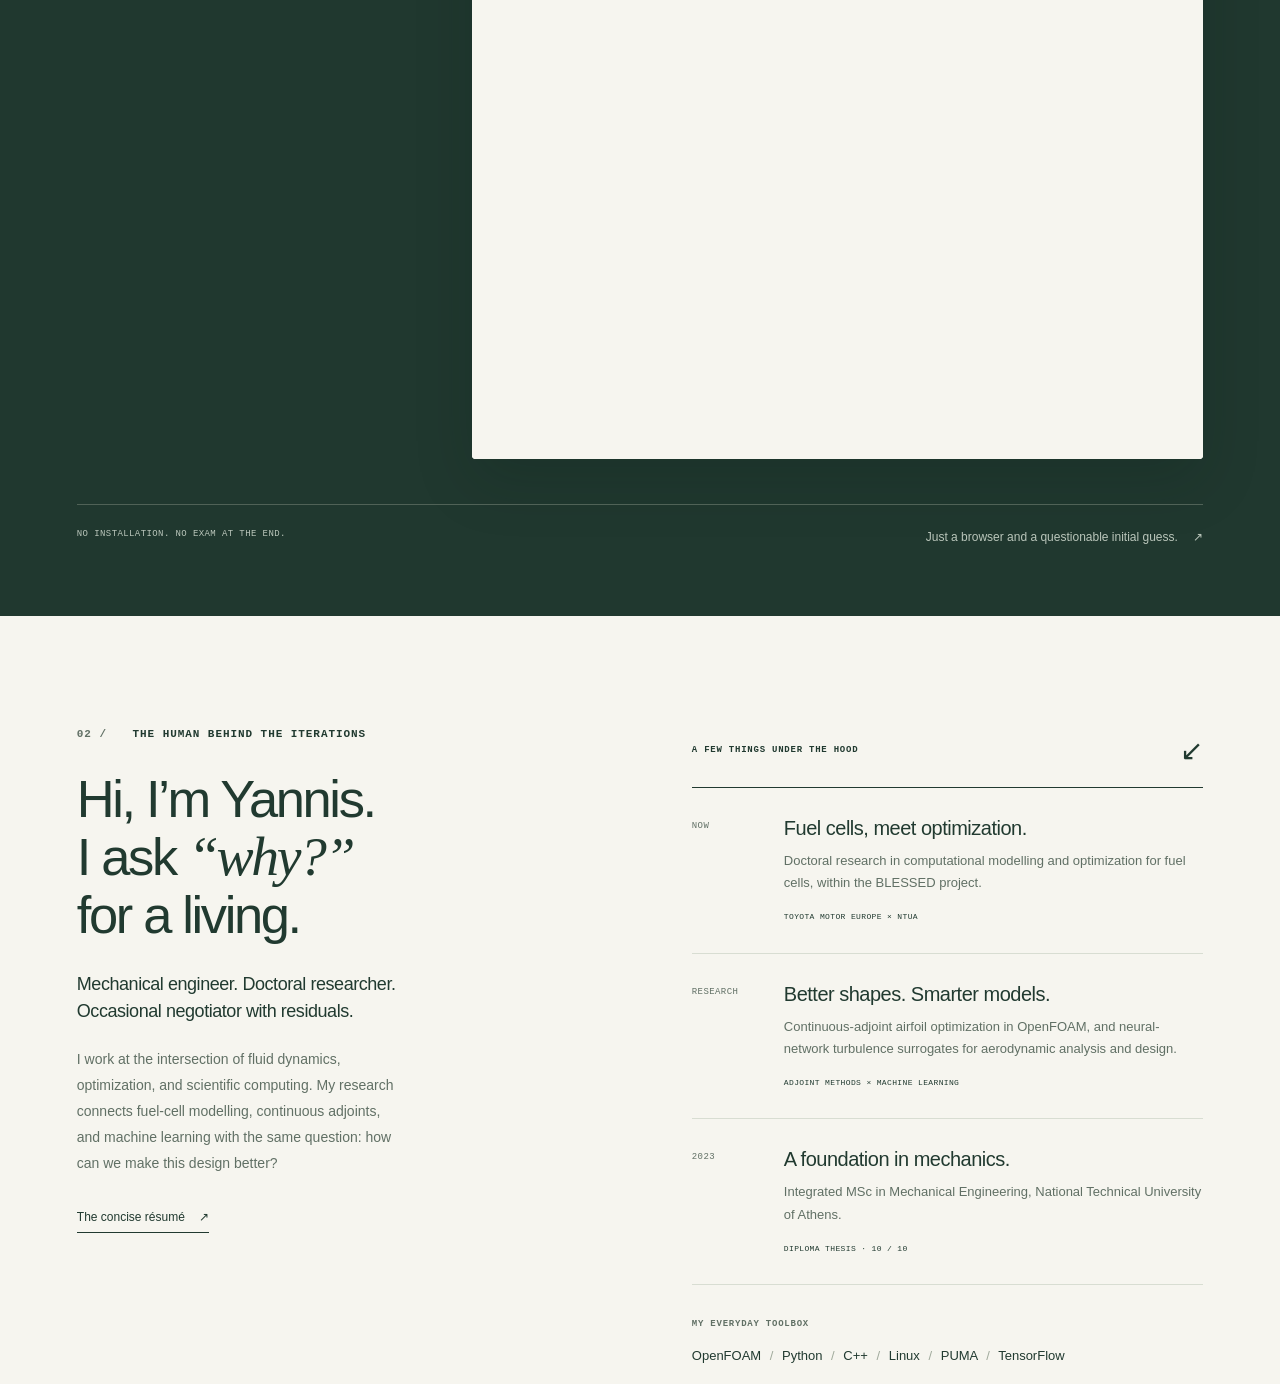
==== commit b83e15da: "Put the numerical playground first" ====
--- a/index.html
+++ b/index.html
@@ -4,8 +4,8 @@
   <meta charset="utf-8">
   <meta name="viewport" content="width=device-width, initial-scale=1">
   <meta name="theme-color" content="#f6f5ef">
-  <meta name="description" content="Yannis G. Kordos — independent mechanical engineer working on CFD, adjoint optimization and scientific software. Serious engineering, with a numerical playground on the side.">
-  <title>Convergent Chaos — Yannis G. Kordos · CFD & Optimization</title>
+  <meta name="description" content="An interactive numerical playground by Yannis G. Kordos. Explore iterative algorithms, convergence and fluid flow, one experiment at a time.">
+  <title>Convergent Chaos — Numerical Playground · Yannis G. Kordos</title>
   <link rel="icon" href="assets/mark.svg" type="image/svg+xml">
   <link rel="stylesheet" href="styles.css">
   <script src="app.js" defer></script>
@@ -18,7 +18,6 @@
       <span>CONVERGENT<br>CHAOS<span class="wordmark-dot">.</span></span>
     </a>
     <nav aria-label="Main navigation">
-      <a href="#expertise">The serious stuff</a>
       <a href="#playground">The playground <span class="nav-dot" aria-hidden="true"></span></a>
       <a href="#about">The human</a>
     </nav>
@@ -26,73 +25,43 @@
   </header>
 
   <main id="main">
-    <section class="hero" id="home" aria-labelledby="hero-title">
+    <section class="hero hero-compact" id="home" aria-label="Yannis G. Kordos and a potential-flow illustration">
       <div class="hero-copy">
         <p class="eyebrow hero-enter"><span class="small-cross" aria-hidden="true">✳</span> YANNIS G. KORDOS / CFD & OPTIMIZATION</p>
-        <h1 id="hero-title" class="hero-enter">Convergent<br><em>Chaos.</em><span class="title-period" aria-hidden="true">↗</span></h1>
-        <p class="hero-promise hero-enter">Making complex flows behave.<br>And algorithms a little more human.</p>
-        <p class="hero-description hero-enter">Independent mechanical engineer turning fluid dynamics, optimization, and a stubborn curiosity into useful solutions.</p>
-        <div class="hero-actions hero-enter">
-          <a class="button button-dark" href="#contact">Have a problem to solve? <span aria-hidden="true">↗</span></a>
-          <a class="text-link" href="#playground">Or, break some math <span aria-hidden="true">↓</span></a>
-        </div>
       </div>
       <div class="flow-scene" role="img" aria-label="An animated illustration of streamlines flowing around a circular obstacle. Move your pointer to shift the view.">
         <canvas id="flow-canvas" aria-hidden="true"></canvas>
-        <div class="flow-coordinate coord-top" aria-hidden="true">y ↑<br><span>01. FIELD NOTES</span></div>
+        <div class="flow-coordinate coord-top" aria-hidden="true">y ↑<br><span>FIELD NOTES</span></div>
         <div class="flow-coordinate coord-bottom" aria-hidden="true">x →<br><span>LET CURIOSITY FLOW.</span></div>
         <div class="flow-note"><span class="live-dot" aria-hidden="true"></span> POTENTIAL FLOW / A LITTLE IDEALIZED</div>
         <button class="flow-motion" id="flow-motion" type="button" hidden>Pause flow <span aria-hidden="true">Ⅱ</span></button>
         <noscript><svg class="flow-fallback" viewBox="0 0 600 500" aria-hidden="true"><g fill="none" stroke="currentColor" stroke-width="1"><path d="M0 180C140 180 150 40 300 40S460 180 600 180M0 220C130 220 150 90 300 90S470 220 600 220M0 260C150 260 160 370 300 370S450 260 600 260M0 300C150 300 160 410 300 410S450 300 600 300"/><circle cx="300" cy="230" r="100"/></g></svg></noscript>
       </div>
-      <div class="hero-footer"><span>A FREELANCE PRACTICE. A NUMERICAL PLAYGROUND.</span><a href="#expertise">SCROLL TO EXPLORE <span aria-hidden="true">↓</span></a></div>
-    </section>
-
-    <section class="expertise section-pad" id="expertise" aria-labelledby="expertise-title">
-      <div class="section-heading reveal">
-        <p class="eyebrow"><span class="section-index">01 /</span> THE SERIOUS STUFF</p>
-        <div class="heading-row"><h2 id="expertise-title">Your tricky problem.<br>My kind of <em>fun.</em></h2><p>I help turn “what if?” into a model,<br>a better design, and a clear next step.</p></div>
-      </div>
-      <div class="service-grid">
-        <article class="service reveal">
-          <div class="service-top"><span class="mono">01</span><svg viewBox="0 0 80 60" fill="none" aria-hidden="true"><path d="M0 10C25 10 25 45 80 45M0 24C28 24 34 7 80 7M0 38C29 38 40 20 80 20M0 52C28 52 42 36 80 36"/></svg></div>
-          <h3>Understand the flow.</h3><p>CFD and multiphysics modelling for the places where intuition needs a numerical second opinion.</p><p class="service-tags">CFD / FUEL CELLS / AERODYNAMICS</p>
-        </article>
-        <article class="service reveal">
-          <div class="service-top"><span class="mono">02</span><svg viewBox="0 0 80 60" fill="none" aria-hidden="true"><path d="M5 7C15 7 23 53 42 53S64 7 75 7M19 16l8 3-4 8M28 34l8 3-4 8"/><circle cx="42" cy="53" r="4"/></svg></div>
-          <h3>Find the better shape.</h3><p>Adjoint-based optimization and design exploration. Fewer blind guesses. More informed improvements.</p><p class="service-tags">ADJOINTS / SHAPE OPTIMIZATION / SURROGATES</p>
-        </article>
-        <article class="service reveal">
-          <div class="service-top"><span class="mono">03</span><svg viewBox="0 0 80 60" fill="none" aria-hidden="true"><path d="m25 15-17 15 17 15M55 15l17 15-17 15M46 7 34 53"/></svg></div>
-          <h3>Make the tools work.</h3><p>Scientific software and automated workflows that let you spend more time understanding results.</p><p class="service-tags">PYTHON / C++ / OPENFOAM / LINUX</p>
-        </article>
-      </div>
-      <p class="section-footnote reveal"><span aria-hidden="true">↳</span> Got a model that won’t converge? We already have something in common.</p>
     </section>
 
     <section class="playground section-pad" id="playground" aria-labelledby="playground-title">
-      <div class="playground-heading reveal"><p class="eyebrow"><span class="section-index">02 /</span> THE NUMERICAL PLAYGROUND</p><div class="heading-row"><h2 id="playground-title">Less black box.<br>More <em>“oh, I get it.”</em></h2><p>A small collection of numerical toys.<br>Pull a lever. Follow a guess. Enjoy the detour.</p></div></div>
+      <div class="playground-heading reveal"><p class="eyebrow"><span class="section-index">01 /</span> THE NUMERICAL PLAYGROUND</p><div class="heading-row"><h1 id="playground-title">Less black box.<br>More <em>“oh, I get it.”</em></h1><p>A small collection of numerical toys.<br>Pull a lever. Follow a guess. Enjoy the detour.</p></div></div>
       <div class="lab-layout">
+        <div class="toy-workspace reveal">
+          <div class="workspace-top"><span><i aria-hidden="true"></i> THE ITERATION STATION</span><span class="mono">LIVE / 001</span></div>
+          <iframe id="fixed-point-toy" src="toys/fixed-point.html?embed=1" title="Catch the fixed point — interactive cosine iteration experiment" loading="lazy" height="890"></iframe>
+          <noscript><p class="noscript-note">The experiment needs JavaScript. You can still explore the profile and résumé on this page.</p></noscript>
+        </div>
         <aside class="lab-notes reveal" aria-label="About the featured experiment">
           <span class="experiment-label"><span class="live-dot" aria-hidden="true"></span> EXPERIMENT 001 · READY TO PLAY</span>
-          <h3>Catch the<br>fixed point.</h3>
+          <h2>Catch the<br>fixed point.</h2>
           <p>Start with a guess. Feed it to a cosine. Feed the answer back in. Somehow, all that back-and-forth settles down.</p>
           <p>Watch it happen, one little step at a time.</p>
           <div class="formula" aria-label="x n plus one equals cosine of x n">x<sub>n+1</sub> = cos(x<sub>n</sub>)<span>THE WHOLE ALGORITHM. REALLY.</span></div>
           <a class="text-link" href="toys/fixed-point.html" target="_blank" rel="noopener">Open the toy on its own <span aria-hidden="true">↗</span></a>
           <div class="workbench"><span class="eyebrow">ON THE WORKBENCH</span><div><span>002</span><p>The downhill dilemma<small>Gradient descent</small></p><span class="coming-label">COMING NEXT</span></div><div><span>003</span><p>Go with the flow<small>Flow-field exploration</small></p><span class="coming-label">IN THE SKETCHBOOK</span></div></div>
         </aside>
-        <div class="toy-workspace reveal">
-          <div class="workspace-top"><span><i aria-hidden="true"></i> THE ITERATION STATION</span><span class="mono">LIVE / 001</span></div>
-          <iframe id="fixed-point-toy" src="toys/fixed-point.html?embed=1" title="Catch the fixed point — interactive cosine iteration experiment" loading="lazy" height="890"></iframe>
-          <noscript><p class="noscript-note">The experiment needs JavaScript. You can still explore the services and résumé on this page.</p></noscript>
-        </div>
       </div>
       <div class="playground-footer reveal"><span>NO INSTALLATION. NO EXAM AT THE END.</span><span>Just a browser and a questionable initial guess. <span aria-hidden="true">↗</span></span></div>
     </section>
 
     <section class="about section-pad" id="about" aria-labelledby="about-title">
-      <div class="about-intro reveal"><p class="eyebrow"><span class="section-index">03 /</span> THE HUMAN BEHIND THE ITERATIONS</p><h2 id="about-title">Hi, I’m Yannis.<br>I ask <em>“why?”</em><br>for a living.</h2><p class="about-lead">Mechanical engineer. Doctoral researcher.<br>Occasional negotiator with residuals.</p><p>I work at the intersection of fluid dynamics, optimization, and scientific computing. My research connects fuel-cell modelling, continuous adjoints, and machine learning with the same question: how can we make this design better?</p><a class="text-link" href="resume.html">The concise résumé <span aria-hidden="true">↗</span></a></div>
+      <div class="about-intro reveal"><p class="eyebrow"><span class="section-index">02 /</span> THE HUMAN BEHIND THE ITERATIONS</p><h2 id="about-title">Hi, I’m Yannis.<br>I ask <em>“why?”</em><br>for a living.</h2><p class="about-lead">Mechanical engineer. Doctoral researcher.<br>Occasional negotiator with residuals.</p><p>I work at the intersection of fluid dynamics, optimization, and scientific computing. My research connects fuel-cell modelling, continuous adjoints, and machine learning with the same question: how can we make this design better?</p><a class="text-link" href="resume.html">The concise résumé <span aria-hidden="true">↗</span></a></div>
       <div class="about-evidence reveal">
         <div class="evidence-heading"><span class="eyebrow">A FEW THINGS UNDER THE HOOD</span><span aria-hidden="true">↙</span></div>
         <article class="evidence-row"><span class="mono">NOW</span><div><h3>Fuel cells, meet optimization.</h3><p>Doctoral research in computational modelling and optimization for fuel cells, within the BLESSED project.</p><span class="evidence-meta">TOYOTA MOTOR EUROPE × NTUA</span></div></article>
@@ -103,11 +72,10 @@
     </section>
 
     <section class="contact section-pad" id="contact" aria-labelledby="contact-title">
-      <div class="contact-top reveal"><p class="eyebrow"><span class="section-index">04 /</span> LET’S FIND A SOLUTION</p><span class="mono">GOOD QUESTIONS WELCOME.</span></div>
-      <div class="contact-main reveal"><h2 id="contact-title">Got a little<br><em>chaos?</em></h2><div class="contact-copy"><p>A flow to understand.<br>A design to improve.<br>An idea that needs a first model.</p><a class="button button-dark" href="mailto:Johnkordos@hotmail.com">Let’s make it converge <span aria-hidden="true">↗</span></a><a class="email-label" href="mailto:Johnkordos@hotmail.com">Johnkordos@hotmail.com</a><div class="contact-socials"><a href="https://www.linkedin.com/in/yannis-kordos-2b8682134/" target="_blank" rel="noopener noreferrer">LinkedIn ↗</a><a href="https://orcid.org/0009-0005-5930-7482" target="_blank" rel="noopener noreferrer">ORCID ↗</a></div></div></div>
-      <div class="contact-bottom"><span>INDEPENDENT CFD & OPTIMIZATION ENGINEERING</span><span>Serious about the science. Curious about everything.</span></div>
+      <div class="contact-top reveal"><p class="eyebrow"><span class="section-index">03 /</span> LET’S FIND A SOLUTION</p><span class="mono">GOOD QUESTIONS WELCOME.</span></div>
+      <div class="contact-main reveal"><h2 id="contact-title">Got a little<br><em>chaos?</em></h2><div class="contact-copy"><a class="button button-dark" href="mailto:Johnkordos@hotmail.com">Let’s make it converge <span aria-hidden="true">↗</span></a><a class="email-label" href="mailto:Johnkordos@hotmail.com">Johnkordos@hotmail.com</a><div class="contact-socials"><a href="https://www.linkedin.com/in/yannis-kordos-2b8682134/" target="_blank" rel="noopener noreferrer">LinkedIn ↗</a><a href="https://orcid.org/0009-0005-5930-7482" target="_blank" rel="noopener noreferrer">ORCID ↗</a></div></div></div>
     </section>
   </main>
-  <footer class="site-footer"><span>© <span id="copyright-year">2026</span> Yannis G. Kordos</span><a href="#home" class="footer-brand">CONVERGENT CHAOS<span>↗</span></a><a href="#home">Back to the initial guess <span aria-hidden="true">↑</span></a></footer>
+  <footer class="site-footer"><span>© <span id="copyright-year">2026</span> Yannis G. Kordos</span><a href="#home" class="footer-brand">CONVERGENT CHAOS<span>↗</span></a></footer>
 </body>
 </html>
--- a/styles.css
+++ b/styles.css
@@ -1,17 +1,60 @@
 :root{--paper:#f6f5ef;--paper-deep:#eeeee5;--ink:#213a30;--muted:#617065;--line:#d8ddd2;--lime:#d6ee85;--dark:#20382f;--font:Arial,Helvetica,sans-serif;--serif:Georgia,'Times New Roman',serif;--mono:'Courier New',monospace;--header-height:94px;color-scheme:light}
 *{box-sizing:border-box}html{scroll-behavior:smooth;scroll-padding-top:110px}body{margin:0;color:var(--ink);background:var(--paper);font-family:var(--font);-webkit-font-smoothing:antialiased}a{color:inherit;text-decoration:none}button,input,select{font:inherit}a,button{-webkit-tap-highlight-color:transparent}a:focus-visible,button:focus-visible,summary:focus-visible{outline:3px solid #567625;outline-offset:6px}::selection{color:var(--ink);background:var(--lime)}h1,h2,h3,p{margin:0}h1,h2,h3{font-weight:500}em{font-family:var(--serif);font-weight:400}svg{display:block}.mono,.eyebrow,.hero-footer,.service-tags,.experiment-label,.workspace-top,.coming-label,.evidence-meta,.playground-footer,.contact-bottom,.site-footer{font-family:var(--mono);font-size:11px;letter-spacing:.045em;line-height:1.55}.eyebrow{font-weight:600;letter-spacing:.085em}.section-index{margin-right:18px;color:var(--muted)}.section-pad{padding:110px max(6vw,24px)}.skip-link{position:fixed;z-index:20;left:20px;top:-70px;background:var(--ink);color:var(--paper);padding:14px 20px}.skip-link:focus{top:14px}.site-header{height:var(--header-height);padding:0 4.2vw;display:flex;align-items:center;justify-content:space-between;border-bottom:1px solid var(--line);position:sticky;top:0;background:rgb(246 245 239 / .96);backdrop-filter:blur(14px);z-index:10;gap:24px}.wordmark{display:flex;align-items:center;gap:12px;flex-shrink:0}.wordmark svg{width:40px;height:40px;stroke:var(--ink);stroke-width:1.8;fill:none}.wordmark svg circle{fill:var(--ink);stroke:none}.wordmark>span{font-size:11px;line-height:1.15;font-weight:750;letter-spacing:.035em}.wordmark-dot{color:#7a8c3f}.site-header nav{display:flex;align-items:center;gap:34px}.site-header nav a,.header-contact{font-size:13px}.site-header nav a{position:relative;padding:12px 0}.site-header nav a:after{content:'';height:1px;background:var(--ink);position:absolute;bottom:5px;left:0;width:100%;transform:scaleX(0);transform-origin:left;transition:transform .2s}.site-header nav a:hover:after,.site-header nav a[aria-current]:after{transform:scaleX(1)}.nav-dot{display:inline-block;width:6px;height:6px;background:#8caa42;border-radius:50%;vertical-align:middle;margin-left:4px}.header-contact{display:flex;gap:24px;align-items:center;border:1px solid var(--ink);border-radius:3px;padding:11px 15px;transition:background .2s}.header-contact:hover{background:var(--lime)}.header-contact span{font-size:20px;line-height:1}
 .hero{position:relative;min-height:min(800px,calc(100svh - var(--header-height)));padding:75px 6vw 90px;isolation:isolate;overflow:hidden}.hero-copy{position:relative;z-index:2;width:57%;pointer-events:none}.hero-copy a{pointer-events:auto}.small-cross{font-size:19px;margin-right:10px;vertical-align:-2px}.hero h1{position:relative;font-size:clamp(70px,8.4vw,136px);letter-spacing:-.068em;line-height:.89;margin-top:35px;font-weight:600}.hero h1 em{font-size:1.21em;letter-spacing:-.075em;display:inline-block;margin-top:6px;line-height:.92}.title-period{display:inline-block;font-size:.29em;margin-left:24px;vertical-align:50%;font-weight:400;transform:rotate(-8deg)}.hero-promise{font-size:clamp(19px,1.7vw,26px);line-height:1.35;letter-spacing:-.025em;margin-top:28px}.hero-description{max-width:355px;font-size:14px;color:var(--muted);line-height:1.7;margin-top:16px}.hero-actions{display:flex;align-items:center;gap:27px;margin-top:28px}.button{min-height:47px;padding:14px 18px;display:inline-flex;align-items:center;justify-content:space-between;gap:24px;font-size:12px;border-radius:2px;transition:background .2s,transform .2s}.button:hover{transform:translateY(-3px)}.button-dark{color:var(--paper);background:var(--ink)}.button-dark:hover{background:#365345}.button span{font-size:19px;line-height:1}.text-link{font-size:12px;display:inline-flex;align-items:center;gap:14px;border-bottom:1px solid var(--ink);padding:8px 0;transition:gap .2s}.text-link:hover{gap:23px}.hero-footer{position:absolute;bottom:22px;left:6vw;right:6vw;display:flex;align-items:center;justify-content:space-between;padding-top:18px;border-top:1px solid var(--line);font-size:9px;color:var(--muted)}.hero-footer a{display:flex;gap:16px;align-items:center}.flow-scene{position:absolute;inset:10px -2% 80px 46%;z-index:0;overflow:hidden}.flow-scene canvas{width:100%;height:100%;display:block}.flow-coordinate{position:absolute;color:var(--ink);font-family:var(--mono);font-size:15px;line-height:1.8}.flow-coordinate span{font-size:9px;letter-spacing:.08em;color:var(--muted)}.coord-top{top:38px;right:15%}.coord-bottom{bottom:70px;right:10%}.flow-note{position:absolute;left:23%;bottom:18px;font-family:var(--mono);font-size:9px;letter-spacing:.04em;display:flex;align-items:center;gap:8px;color:var(--muted)}.live-dot{width:6px;height:6px;border-radius:100%;background:var(--lime);display:inline-block;flex-shrink:0;box-shadow:0 0 0 4px rgb(214 238 133 / .12)}.flow-note .live-dot{background:#718b3c}.flow-fallback{width:100%;height:100%;position:absolute;inset:0}.hero-enter{animation:rise-in .8s both}.hero-enter:nth-child(2){animation-delay:.1s}.hero-enter:nth-child(3){animation-delay:.2s}.hero-enter:nth-child(4){animation-delay:.27s}.hero-enter:nth-child(5){animation-delay:.34s}@keyframes rise-in{from{opacity:0;transform:translateY(18px)}to{opacity:1;transform:translateY(0)}}
-.section-heading{margin-bottom:52px}.heading-row{display:flex;align-items:end;justify-content:space-between;gap:40px;margin-top:28px}.heading-row h2,.about h2{font-size:clamp(38px,4.1vw,65px);line-height:1.07;letter-spacing:-.045em}.heading-row>p{color:var(--muted);font-size:14px;line-height:1.7;margin-bottom:3px;min-width:280px}.heading-row em{font-size:1.08em}.expertise{border-top:1px solid var(--line)}.service-grid{display:grid;grid-template-columns:repeat(3,1fr);gap:40px}.service{border-top:1px solid var(--ink);padding-top:21px}.service-top{display:flex;align-items:center;justify-content:space-between;margin-bottom:32px}.service-top svg{width:67px;height:48px;stroke:var(--ink);stroke-width:1.3;transition:transform .3s}.service:hover .service-top svg{transform:translateX(-8px)}.service-top svg circle{fill:var(--lime)}.service h3{font-size:23px;letter-spacing:-.04em;margin-bottom:15px}.service>p:not(.service-tags){max-width:32ch;font-size:14px;line-height:1.75;color:var(--muted)}.service .service-tags{font-size:9px;margin-top:28px;letter-spacing:.025em}.section-footnote{font-size:12px;color:var(--muted);padding-top:37px}.section-footnote>span{font-size:20px;margin-right:10px;vertical-align:-1px}
-.playground{background:var(--dark);color:var(--paper);position:relative}.playground .section-index,.playground .heading-row>p{color:#b4c2b3}.playground-heading{margin-bottom:54px}.playground h2 em{color:var(--lime)}.lab-layout{display:grid;grid-template-columns:minmax(240px,.74fr) minmax(0,1.7fr);gap:6vw;align-items:start}.lab-notes{padding-top:8px}.experiment-label{font-size:9px;display:flex;align-items:center;gap:10px;color:var(--lime)}.lab-notes h3{font-size:46px;line-height:1.04;letter-spacing:-.045em;margin:27px 0 24px}.lab-notes>p{font-size:14px;line-height:1.8;color:#bac6bb;max-width:31ch;margin-bottom:17px}.formula{font-size:27px;letter-spacing:-.03em;padding:24px 0 26px;border-top:1px solid #506257;margin-top:30px;font-family:var(--serif)}.formula sub{font-size:.55em}.formula>span{display:block;font:9px var(--mono);letter-spacing:.04em;color:#bac6bb;margin-top:12px}.lab-notes>.text-link{border-color:#bac6bb;color:var(--lime)}.workbench{border-top:1px solid #506257;margin-top:50px;padding-top:24px}.workbench>.eyebrow{font-size:9px;color:#bac6bb}.workbench>div{display:flex;gap:14px;align-items:start;margin-top:26px}.workbench>div>span:first-child{font:10px var(--mono);color:#bac6bb;padding-top:4px}.workbench p{font-size:13px;line-height:1.4;flex:1}.workbench small{display:block;color:#a6b7aa;font-size:11px;margin-top:6px}.coming-label{font-size:7px;color:#bac6bb;max-width:66px;text-align:right;padding-top:3px}.toy-workspace{background:var(--paper);color:var(--ink);border-radius:4px;overflow:hidden;box-shadow:0 22px 60px rgb(8 25 17 / .16);min-width:0}.workspace-top{padding:14px 22px;display:flex;justify-content:space-between;gap:12px;border-bottom:1px solid var(--line);font-size:9px;background:#e9ecdf}.workspace-top>span:first-child{display:flex;align-items:center;gap:8px}.workspace-top i{width:7px;height:7px;border:1px solid var(--ink);display:inline-block;border-radius:50%}.workspace-top .mono{font-size:9px}.toy-workspace iframe{display:block;width:100%;border:0;min-height:600px;background:var(--paper)}.noscript-note{padding:20px;font-size:14px}.playground-footer{display:flex;justify-content:space-between;border-top:1px solid #506257;margin-top:45px;padding-top:23px;gap:18px;color:#bac6bb;font-size:9px}.playground-footer>span:last-child{font-family:var(--font);letter-spacing:0;font-size:12px}.playground-footer>span:last-child>span{margin-left:12px}
+.section-heading{margin-bottom:52px}.heading-row{display:flex;align-items:end;justify-content:space-between;gap:40px;margin-top:28px}.heading-row :is(h1,h2),.about h2{font-size:clamp(38px,4.1vw,65px);line-height:1.07;letter-spacing:-.045em}.heading-row>p{color:var(--muted);font-size:14px;line-height:1.7;margin-bottom:3px;min-width:280px}.heading-row em{font-size:1.08em}.expertise{border-top:1px solid var(--line)}.service-grid{display:grid;grid-template-columns:repeat(3,1fr);gap:40px}.service{border-top:1px solid var(--ink);padding-top:21px}.service-top{display:flex;align-items:center;justify-content:space-between;margin-bottom:32px}.service-top svg{width:67px;height:48px;stroke:var(--ink);stroke-width:1.3;transition:transform .3s}.service:hover .service-top svg{transform:translateX(-8px)}.service-top svg circle{fill:var(--lime)}.service h3{font-size:23px;letter-spacing:-.04em;margin-bottom:15px}.service>p:not(.service-tags){max-width:32ch;font-size:14px;line-height:1.75;color:var(--muted)}.service .service-tags{font-size:9px;margin-top:28px;letter-spacing:.025em}.section-footnote{font-size:12px;color:var(--muted);padding-top:37px}.section-footnote>span{font-size:20px;margin-right:10px;vertical-align:-1px}
+.playground{background:var(--dark);color:var(--paper);position:relative}.playground .section-index,.playground .heading-row>p{color:#b4c2b3}.playground-heading{margin-bottom:54px}.playground :is(h1,h2) em{color:var(--lime)}.lab-layout{display:grid;grid-template-columns:minmax(240px,.74fr) minmax(0,1.7fr);gap:6vw;align-items:start}.lab-notes{padding-top:8px}.experiment-label{font-size:9px;display:flex;align-items:center;gap:10px;color:var(--lime)}.lab-notes :is(h2,h3){font-size:46px;line-height:1.04;letter-spacing:-.045em;margin:27px 0 24px}.lab-notes>p{font-size:14px;line-height:1.8;color:#bac6bb;max-width:31ch;margin-bottom:17px}.formula{font-size:27px;letter-spacing:-.03em;padding:24px 0 26px;border-top:1px solid #506257;margin-top:30px;font-family:var(--serif)}.formula sub{font-size:.55em}.formula>span{display:block;font:9px var(--mono);letter-spacing:.04em;color:#bac6bb;margin-top:12px}.lab-notes>.text-link{border-color:#bac6bb;color:var(--lime)}.workbench{border-top:1px solid #506257;margin-top:50px;padding-top:24px}.workbench>.eyebrow{font-size:9px;color:#bac6bb}.workbench>div{display:flex;gap:14px;align-items:start;margin-top:26px}.workbench>div>span:first-child{font:10px var(--mono);color:#bac6bb;padding-top:4px}.workbench p{font-size:13px;line-height:1.4;flex:1}.workbench small{display:block;color:#a6b7aa;font-size:11px;margin-top:6px}.coming-label{font-size:7px;color:#bac6bb;max-width:66px;text-align:right;padding-top:3px}.toy-workspace{background:var(--paper);color:var(--ink);border-radius:4px;overflow:hidden;box-shadow:0 22px 60px rgb(8 25 17 / .16);min-width:0}.workspace-top{padding:14px 22px;display:flex;justify-content:space-between;gap:12px;border-bottom:1px solid var(--line);font-size:9px;background:#e9ecdf}.workspace-top>span:first-child{display:flex;align-items:center;gap:8px}.workspace-top i{width:7px;height:7px;border:1px solid var(--ink);display:inline-block;border-radius:50%}.workspace-top .mono{font-size:9px}.toy-workspace iframe{display:block;width:100%;border:0;min-height:600px;background:var(--paper)}.noscript-note{padding:20px;font-size:14px}.playground-footer{display:flex;justify-content:space-between;border-top:1px solid #506257;margin-top:45px;padding-top:23px;gap:18px;color:#bac6bb;font-size:9px}.playground-footer>span:last-child{font-family:var(--font);letter-spacing:0;font-size:12px}.playground-footer>span:last-child>span{margin-left:12px}
 .about{display:grid;grid-template-columns:1fr 1.05fr;gap:10vw}.about h2{margin:28px 0}.about h2 em{font-size:1.06em}.about-lead{font-size:18px;line-height:1.5;letter-spacing:-.025em}.about-intro>p:not(.eyebrow):not(.about-lead){color:var(--muted);font-size:14px;line-height:1.85;max-width:42ch;margin-top:22px}.about-intro>.text-link{margin-top:25px}.about-evidence{padding-top:8px}.evidence-heading{display:flex;align-items:center;justify-content:space-between;padding-bottom:20px;border-bottom:1px solid var(--ink)}.evidence-heading .eyebrow{font-size:9px}.evidence-heading>span:last-child{font-size:28px}.evidence-row{display:grid;grid-template-columns:72px 1fr;gap:20px;padding:29px 0;border-bottom:1px solid var(--line)}.evidence-row>.mono{font-size:9px;padding-top:3px;color:var(--muted)}.evidence-row h3{font-size:20px;letter-spacing:-.025em;margin-bottom:10px}.evidence-row p{font-size:13px;line-height:1.7;color:var(--muted)}.evidence-meta{font-size:8px;display:block;margin-top:17px}.toolbelt{padding-top:27px}.toolbelt>.eyebrow{font-size:9px;color:var(--muted)}.toolbelt p{font-size:13px;line-height:1.8;margin-top:12px}.toolbelt p span{margin:0 5px;color:#a0aa9c}
-.contact{background:var(--lime);padding-top:44px;padding-bottom:28px}.contact-top{display:flex;align-items:center;justify-content:space-between;gap:20px}.contact-top .section-index{color:#57683e}.contact-top>.mono{font-size:9px}.contact-main{display:flex;align-items:end;justify-content:space-between;gap:40px;padding:52px 0 60px}.contact h2{font-size:clamp(70px,9vw,145px);letter-spacing:-.065em;line-height:.9}.contact h2 em{font-size:1.17em;line-height:1}.contact-copy{min-width:300px;padding-bottom:7px}.contact-copy>p{font-size:20px;line-height:1.45;letter-spacing:-.025em;margin-bottom:28px}.contact .button{min-width:250px}.email-label{display:block;font-size:12px;margin-top:17px;text-decoration:underline;text-underline-offset:4px}.contact-bottom{border-top:1px solid #a7bf6c;padding-top:22px;display:flex;justify-content:space-between;gap:20px;font-size:9px}.contact-bottom>span:last-child{font-family:var(--font);letter-spacing:0;font-size:12px}.site-footer{display:flex;align-items:center;justify-content:space-between;gap:20px;padding:27px 6vw;font-size:9px;color:var(--muted)}.footer-brand{color:var(--ink);font-weight:700;letter-spacing:.08em}.footer-brand span{font-size:18px;margin-left:12px}.site-footer>a:last-child{font-family:var(--font);font-size:11px;letter-spacing:0}.site-footer>a:last-child span{margin-left:12px}.js-ready .reveal{opacity:0;transform:translateY(22px);transition:opacity .65s,transform .65s}.js-ready .reveal.is-visible{opacity:1;transform:translateY(0)}
+.contact{background:var(--lime);padding-top:44px;padding-bottom:28px}.contact-top{display:flex;align-items:center;justify-content:space-between;gap:20px}.contact-top .section-index{color:#57683e}.contact-top>.mono{font-size:9px}.contact-main{display:flex;align-items:end;justify-content:space-between;gap:40px;padding:52px 0 60px}.contact h2{font-size:clamp(70px,9vw,145px);letter-spacing:-.065em;line-height:.9}.contact h2 em{font-size:1.17em;line-height:1}.contact-copy{min-width:300px;padding-bottom:7px}.contact-copy>p{font-size:20px;line-height:1.45;letter-spacing:-.025em;margin-bottom:28px}.contact .button{min-width:250px}.email-label{display:block;font-size:12px;margin-top:17px;text-decoration:underline;text-underline-offset:4px}.contact-bottom{border-top:1px solid #a7bf6c;padding-top:22px;display:flex;justify-content:space-between;gap:20px;font-size:9px}.contact-bottom>span:last-child{font-family:var(--font);letter-spacing:0;font-size:12px}.site-footer{display:flex;align-items:center;justify-content:space-between;gap:20px;padding:27px 6vw;font-size:9px;color:var(--muted)}.footer-brand{color:var(--ink);font-weight:700;letter-spacing:.08em}.footer-brand span{font-size:18px;margin-left:12px}.js-ready .reveal{opacity:0;transform:translateY(22px);transition:opacity .65s,transform .65s}.js-ready .reveal.is-visible{opacity:1;transform:translateY(0)}
 @media(min-width:1700px){.hero{padding-top:85px;min-height:830px}.hero-copy{max-width:800px}.hero-description{font-size:16px}.hero-actions{margin-top:35px}.flow-scene{right:0}.section-pad{padding-left:max(6vw,calc((100vw - 1500px)/2));padding-right:max(6vw,calc((100vw - 1500px)/2))}}
-@media(max-width:1100px){:root{--header-height:84px}.site-header nav{gap:22px}.hero{min-height:760px;padding-top:70px}.hero-copy{width:65%}.flow-scene{left:46%;right:-15%;opacity:.85}.hero h1{font-size:100px}.hero-promise{font-size:23px}.hero-actions{gap:20px}.service-grid{gap:26px}.service h3{font-size:21px}.heading-row>p{min-width:240px}.lab-layout{gap:35px;grid-template-columns:minmax(220px,.8fr) minmax(0,1.5fr)}.lab-notes h3{font-size:40px}.about{gap:6vw}.evidence-row{grid-template-columns:60px 1fr;gap:16px}}
-@media(max-width:800px){:root{--header-height:76px}.site-header{padding:0 5vw}.wordmark>span{font-size:10px}.wordmark svg{width:34px;height:34px}.site-header nav{gap:20px}.site-header nav a{font-size:11px}.header-contact{padding:9px 12px;font-size:11px;gap:12px}.hero{padding:60px 6vw 100px;min-height:740px}.hero-copy{width:72%}.hero h1{font-size:88px}.flow-scene{left:48%;right:-35%;top:120px;opacity:.5}.coord-top,.coord-bottom{display:none}.flow-note{left:35%;bottom:30px;font-size:8px;max-width:150px;line-height:1.6}.hero-promise{font-size:21px}.hero-description{max-width:320px}.hero-actions{gap:23px;flex-wrap:wrap}.hero-footer{font-size:8px}.section-pad{padding:75px 6vw}.heading-row{align-items:start;gap:30px}.heading-row>p{min-width:210px;font-size:12px}.service-grid{gap:22px}.service h3{font-size:19px}.service>p:not(.service-tags){font-size:13px}.service .service-tags{font-size:8px}.lab-layout{grid-template-columns:1fr;gap:32px}.lab-notes{display:grid;grid-template-columns:1fr 1fr;column-gap:38px}.experiment-label{grid-column:1 / -1}.lab-notes h3{grid-column:1;grid-row:2 / 4;font-size:44px;margin:23px 0 8px}.lab-notes>p{grid-column:2}.lab-notes>p:first-of-type{margin-top:23px}.formula{grid-column:1;grid-row:4 / 6;margin:12px 0 0;padding:20px 0}.lab-notes>.text-link{grid-column:2;justify-self:start;align-self:start}.workbench{display:none}.workspace-top{padding-left:24px;padding-right:24px}.about{gap:45px;grid-template-columns:1fr 1.05fr}.about h2{font-size:43px}.about-lead{font-size:16px}.about-intro>p:not(.eyebrow):not(.about-lead){font-size:13px}.about .eyebrow{font-size:9px}.evidence-row{display:block;padding:23px 0}.evidence-row>.mono{display:block;margin-bottom:12px}.evidence-row h3{font-size:18px}.contact{padding-top:35px;padding-bottom:25px}.contact h2{font-size:85px}.contact-copy{min-width:240px}.contact-copy>p{font-size:18px}.contact .button{min-width:230px}.contact-main{padding:45px 0}.contact-top>.mono{display:none}.contact-bottom>span:first-child{max-width:200px}.site-footer{font-size:8px}.site-footer>a:last-child{font-size:10px}}
-@media(max-width:600px){:root{--header-height:72px}html{scroll-padding-top:85px}.site-header{gap:12px}.site-header nav a:first-child,.site-header nav a:last-child{display:none}.site-header nav{margin-left:auto;gap:0}.site-header nav a{font-size:11px}.header-contact{border:0;padding:8px 0 8px 10px;font-size:11px;gap:8px}.header-contact span{font-size:17px}.wordmark{gap:8px}.wordmark>span{font-size:8px}.wordmark svg{width:31px;height:31px}.hero{padding:39px 6vw 73px;min-height:850px;min-height:max(830px,calc(100svh - var(--header-height)))}.hero-copy{width:100%}.hero .eyebrow{font-size:8px;letter-spacing:.045em}.small-cross{font-size:16px;margin-right:5px}.hero h1{font-size:clamp(62px,16.4vw,98px);margin-top:29px}.title-period{font-size:.3em;margin-left:20px}.hero-promise{font-size:20px;line-height:1.35;margin-top:25px}.hero-description{max-width:32ch;font-size:13px;line-height:1.7;margin-top:14px}.hero-actions{margin-top:23px;gap:18px}.hero-actions .button{font-size:11px;padding:13px 14px;gap:16px}.hero-actions>.text-link{font-size:11px;gap:8px}.flow-scene{left:8%;right:-15%;top:455px;bottom:62px;opacity:1;z-index:0}.flow-note{left:15%;bottom:4px;max-width:none;font-size:7px}.hero-footer{font-size:7px;bottom:17px;gap:20px;padding-top:12px}.hero-footer>span{max-width:160px}.hero-footer a{gap:8px;white-space:nowrap}.section-pad{padding:65px 6vw}.eyebrow{font-size:9px}.section-index{margin-right:10px}.heading-row{display:block;margin-top:24px}.heading-row h2{font-size:40px;letter-spacing:-.045em}.heading-row>p{margin-top:22px;font-size:13px;line-height:1.7}.section-heading{margin-bottom:33px}.service-grid{grid-template-columns:1fr;gap:32px}.service{padding-top:17px;position:relative}.service-top{margin-bottom:12px}.service-top svg{width:56px;height:43px;position:absolute;right:2px;top:23px}.service h3{font-size:23px;margin-bottom:12px;padding-right:55px}.service>p:not(.service-tags){max-width:34ch;font-size:14px}.service .service-tags{font-size:8px;margin-top:19px}.section-footnote{padding-top:30px;font-size:11px;line-height:1.7}.playground-heading{margin-bottom:30px}.playground .heading-row h2{font-size:38px}.lab-notes{display:block}.experiment-label{font-size:8px}.lab-notes h3{font-size:41px;margin:23px 0 18px}.lab-notes h3 br{display:none}.lab-notes>p{max-width:none;font-size:13px;margin-bottom:12px}.lab-notes>p:first-of-type{margin-top:0}.formula{font-size:24px;margin-top:22px;padding:20px 0}.lab-notes>.text-link{font-size:11px}.lab-layout{gap:25px}.toy-workspace{margin:0 -3vw}.workspace-top{padding:13px 16px;font-size:8px}.workspace-top .mono{font-size:8px}.toy-workspace iframe{min-height:700px}.playground-footer{display:block;margin-top:28px;padding-top:20px;font-size:8px}.playground-footer>span{display:block}.playground-footer>span:last-child{font-size:11px;margin-top:12px}.about{grid-template-columns:1fr;gap:40px}.about h2{font-size:48px;margin-top:24px}.about-lead{font-size:18px}.about-intro>p:not(.eyebrow):not(.about-lead){font-size:14px}.about-intro>.text-link{margin-top:20px}.evidence-row{display:grid;grid-template-columns:60px 1fr;gap:16px}.evidence-row>.mono{font-size:8px;margin:0}.evidence-row h3{font-size:19px}.evidence-row p{font-size:13px}.toolbelt p{font-size:12px}.contact{padding-top:30px;padding-bottom:23px}.contact-main{display:block;padding:36px 0}.contact h2{font-size:clamp(73px,20vw,110px)}.contact-copy{margin-top:35px;min-width:0;display:grid;grid-template-columns:1fr;gap:0}.contact-copy>p{font-size:18px;margin-bottom:23px}.contact .button{width:max-content;min-width:248px}.contact-bottom{display:block;font-size:8px}.contact-bottom>span:first-child{max-width:none}.contact-bottom>span:last-child{display:block;margin-top:11px;font-size:11px}.site-footer{flex-wrap:wrap;row-gap:18px;padding:23px 6vw;font-size:8px}.footer-brand{margin-left:auto;font-size:8px}.site-footer>a:last-child{width:100%;padding-top:15px;border-top:1px solid var(--line);text-align:center}.email-label{font-size:12px}}
-@media(max-width:359px){.site-header nav a{font-size:10px}.wordmark svg{width:27px;height:27px}.hero-actions{gap:10px}.hero-actions>.text-link{font-size:10px}.hero-actions .button{font-size:10px;padding:12px;gap:10px}.hero-promise{font-size:18px}.hero-description{max-width:30ch}.flow-scene{top:460px}.heading-row h2,.playground .heading-row h2{font-size:34px}.evidence-row{grid-template-columns:48px 1fr;gap:12px}}
+@media(max-width:1100px){:root{--header-height:84px}.site-header nav{gap:22px}.hero{min-height:760px;padding-top:70px}.hero-copy{width:65%}.flow-scene{left:46%;right:-15%;opacity:.85}.hero h1{font-size:100px}.hero-promise{font-size:23px}.hero-actions{gap:20px}.service-grid{gap:26px}.service h3{font-size:21px}.heading-row>p{min-width:240px}.lab-layout{gap:35px;grid-template-columns:minmax(220px,.8fr) minmax(0,1.5fr)}.lab-notes :is(h2,h3){font-size:40px}.about{gap:6vw}.evidence-row{grid-template-columns:60px 1fr;gap:16px}}
+@media(max-width:800px){:root{--header-height:76px}.site-header{padding:0 5vw}.wordmark>span{font-size:10px}.wordmark svg{width:34px;height:34px}.site-header nav{gap:20px}.site-header nav a{font-size:11px}.header-contact{padding:9px 12px;font-size:11px;gap:12px}.hero{padding:60px 6vw 100px;min-height:740px}.hero-copy{width:72%}.hero h1{font-size:88px}.flow-scene{left:48%;right:-35%;top:120px;opacity:.5}.coord-top,.coord-bottom{display:none}.flow-note{left:35%;bottom:30px;font-size:8px;max-width:150px;line-height:1.6}.hero-promise{font-size:21px}.hero-description{max-width:320px}.hero-actions{gap:23px;flex-wrap:wrap}.hero-footer{font-size:8px}.section-pad{padding:75px 6vw}.heading-row{align-items:start;gap:30px}.heading-row>p{min-width:210px;font-size:12px}.service-grid{gap:22px}.service h3{font-size:19px}.service>p:not(.service-tags){font-size:13px}.service .service-tags{font-size:8px}.lab-layout{grid-template-columns:1fr;gap:32px}.lab-notes{display:grid;grid-template-columns:1fr 1fr;column-gap:38px}.experiment-label{grid-column:1 / -1}.lab-notes :is(h2,h3){grid-column:1;grid-row:2 / 4;font-size:44px;margin:23px 0 8px}.lab-notes>p{grid-column:2}.lab-notes>p:first-of-type{margin-top:23px}.formula{grid-column:1;grid-row:4 / 6;margin:12px 0 0;padding:20px 0}.lab-notes>.text-link{grid-column:2;justify-self:start;align-self:start}.workbench{display:none}.workspace-top{padding-left:24px;padding-right:24px}.about{gap:45px;grid-template-columns:1fr 1.05fr}.about h2{font-size:43px}.about-lead{font-size:16px}.about-intro>p:not(.eyebrow):not(.about-lead){font-size:13px}.about .eyebrow{font-size:9px}.evidence-row{display:block;padding:23px 0}.evidence-row>.mono{display:block;margin-bottom:12px}.evidence-row h3{font-size:18px}.contact{padding-top:35px;padding-bottom:25px}.contact h2{font-size:85px}.contact-copy{min-width:240px}.contact-copy>p{font-size:18px}.contact .button{min-width:230px}.contact-main{padding:45px 0}.contact-top>.mono{display:none}.contact-bottom>span:first-child{max-width:200px}.site-footer{font-size:8px}}
+@media(max-width:600px){:root{--header-height:72px}html{scroll-padding-top:85px}.site-header{gap:12px}.site-header nav a[href="#about"]{display:none}.site-header nav{margin-left:auto;gap:0}.site-header nav a{font-size:11px}.header-contact{border:0;padding:8px 0 8px 10px;font-size:11px;gap:8px}.header-contact span{font-size:17px}.wordmark{gap:8px}.wordmark>span{font-size:8px}.wordmark svg{width:31px;height:31px}.hero{padding:39px 6vw 73px;min-height:850px;min-height:max(830px,calc(100svh - var(--header-height)))}.hero-copy{width:100%}.hero .eyebrow{font-size:8px;letter-spacing:.045em}.small-cross{font-size:16px;margin-right:5px}.hero h1{font-size:clamp(62px,16.4vw,98px);margin-top:29px}.title-period{font-size:.3em;margin-left:20px}.hero-promise{font-size:20px;line-height:1.35;margin-top:25px}.hero-description{max-width:32ch;font-size:13px;line-height:1.7;margin-top:14px}.hero-actions{margin-top:23px;gap:18px}.hero-actions .button{font-size:11px;padding:13px 14px;gap:16px}.hero-actions>.text-link{font-size:11px;gap:8px}.flow-scene{left:8%;right:-15%;top:455px;bottom:62px;opacity:1;z-index:0}.flow-note{left:15%;bottom:4px;max-width:none;font-size:7px}.hero-footer{font-size:7px;bottom:17px;gap:20px;padding-top:12px}.hero-footer>span{max-width:160px}.hero-footer a{gap:8px;white-space:nowrap}.section-pad{padding:65px 6vw}.eyebrow{font-size:9px}.section-index{margin-right:10px}.heading-row{display:block;margin-top:24px}.heading-row :is(h1,h2){font-size:40px;letter-spacing:-.045em}.heading-row>p{margin-top:22px;font-size:13px;line-height:1.7}.section-heading{margin-bottom:33px}.service-grid{grid-template-columns:1fr;gap:32px}.service{padding-top:17px;position:relative}.service-top{margin-bottom:12px}.service-top svg{width:56px;height:43px;position:absolute;right:2px;top:23px}.service h3{font-size:23px;margin-bottom:12px;padding-right:55px}.service>p:not(.service-tags){max-width:34ch;font-size:14px}.service .service-tags{font-size:8px;margin-top:19px}.section-footnote{padding-top:30px;font-size:11px;line-height:1.7}.playground-heading{margin-bottom:30px}.playground .heading-row :is(h1,h2){font-size:38px}.lab-notes{display:block}.experiment-label{font-size:8px}.lab-notes :is(h2,h3){font-size:41px;margin:23px 0 18px}.lab-notes :is(h2,h3) br{display:none}.lab-notes>p{max-width:none;font-size:13px;margin-bottom:12px}.lab-notes>p:first-of-type{margin-top:0}.formula{font-size:24px;margin-top:22px;padding:20px 0}.lab-notes>.text-link{font-size:11px}.lab-layout{gap:25px}.toy-workspace{margin:0 -3vw}.workspace-top{padding:13px 16px;font-size:8px}.workspace-top .mono{font-size:8px}.toy-workspace iframe{min-height:700px}.playground-footer{display:block;margin-top:28px;padding-top:20px;font-size:8px}.playground-footer>span{display:block}.playground-footer>span:last-child{font-size:11px;margin-top:12px}.about{grid-template-columns:1fr;gap:40px}.about h2{font-size:48px;margin-top:24px}.about-lead{font-size:18px}.about-intro>p:not(.eyebrow):not(.about-lead){font-size:14px}.about-intro>.text-link{margin-top:20px}.evidence-row{display:grid;grid-template-columns:60px 1fr;gap:16px}.evidence-row>.mono{font-size:8px;margin:0}.evidence-row h3{font-size:19px}.evidence-row p{font-size:13px}.toolbelt p{font-size:12px}.contact{padding-top:30px;padding-bottom:23px}.contact-main{display:block;padding:36px 0}.contact h2{font-size:clamp(73px,20vw,110px)}.contact-copy{margin-top:35px;min-width:0;display:grid;grid-template-columns:1fr;gap:0}.contact-copy>p{font-size:18px;margin-bottom:23px}.contact .button{width:max-content;min-width:248px}.contact-bottom{display:block;font-size:8px}.contact-bottom>span:first-child{max-width:none}.contact-bottom>span:last-child{display:block;margin-top:11px;font-size:11px}.site-footer{flex-wrap:wrap;row-gap:18px;padding:23px 6vw;font-size:8px}.footer-brand{margin-left:auto;font-size:8px}.email-label{font-size:12px}}
+@media(max-width:359px){.site-header nav a{font-size:10px}.wordmark svg{width:27px;height:27px}.hero-actions{gap:10px}.hero-actions>.text-link{font-size:10px}.hero-actions .button{font-size:10px;padding:12px;gap:10px}.hero-promise{font-size:18px}.hero-description{max-width:30ch}.flow-scene{top:460px}.heading-row :is(h1,h2),.playground .heading-row :is(h1,h2){font-size:34px}.evidence-row{grid-template-columns:48px 1fr;gap:12px}}
 @media(prefers-reduced-motion:reduce){html{scroll-behavior:auto}*,*:before,*:after{animation:none!important;transition:none!important}.js-ready .reveal{opacity:1;transform:none}}
 @media print{.site-header,.hero,.playground,.contact,.site-footer,.skip-link{display:none}.section-pad{padding:20px 0}.service-grid{gap:20px}.about{gap:30px}.js-ready .reveal{opacity:1;transform:none}body{background:white;color:black}a[href]:after{content:' (' attr(href) ')';font-size:10px}.expertise{border:0}}
 .contact-socials{display:flex;gap:22px;margin-top:20px;font-family:var(--mono);font-size:10px}.contact-socials a{border-bottom:1px solid #91a95b;padding-bottom:3px}.contact-socials a:hover{border-color:var(--ink)}
 
 .flow-motion{position:absolute;right:14%;bottom:9px;border:0;border-bottom:1px solid var(--line);background:transparent;padding:8px 0;font:9px var(--mono);color:var(--muted);cursor:pointer}.flow-motion span{margin-left:7px}.flow-motion[hidden]{display:none}@media(max-width:800px){.flow-motion{right:30%;bottom:4px}}@media(max-width:600px){.flow-motion{right:23%;bottom:0;padding:6px 0;font-size:8px}.flow-note{bottom:27px}}@media(prefers-reduced-motion:reduce){.flow-motion{display:none}}
+
+/* A compact identity strip brings the playground into the first screen. */
+.hero.hero-compact{height:260px;min-height:0;padding:32px 6vw;border-bottom:1px solid var(--line)}
+.hero-compact .hero-copy{width:45%;max-width:none;padding-top:67px}
+.hero-compact .flow-scene{inset:0 -2% 0 42%;opacity:1}
+.hero-compact .coord-top{top:15px;right:13%}
+.hero-compact .coord-bottom{bottom:42px;right:13%}
+.hero-compact .flow-note{bottom:15px;left:12%;font-size:8px}
+.hero-compact .flow-motion{bottom:7px;right:13%}
+.playground{padding-top:64px;padding-bottom:70px}
+.playground-heading{margin-bottom:38px}
+.playground .heading-row{margin-top:20px}
+.playground .heading-row h1{font-size:clamp(36px,3.5vw,55px)}
+.contact-main{align-items:center;padding:38px 0 26px}
+@media(min-width:1700px){.hero.hero-compact{height:280px}.hero-compact .hero-copy{padding-top:77px}}
+@media(max-width:800px){
+  .hero.hero-compact{height:230px;padding:28px 6vw}
+  .hero-compact .hero-copy{width:48%;padding-top:61px}
+  .hero-compact .hero-copy .eyebrow{font-size:8px}
+  .hero-compact .flow-scene{inset:0 -10% 0 43%}
+  .hero-compact .flow-note{left:15%;max-width:none;font-size:7px}
+  .hero-compact .flow-motion{right:24%}
+  .playground{padding-top:48px;padding-bottom:60px}
+}
+@media(max-width:600px){
+  .hero.hero-compact{height:245px;padding:20px 6vw}
+  .hero-compact .hero-copy{width:100%;padding-top:0}
+  .hero-compact .flow-scene{inset:40px -9% 0 -4%}
+  .hero-compact .flow-note{bottom:8px;left:15%;font-size:6px}
+  .hero-compact .flow-motion{bottom:3px;right:16%;font-size:7px}
+  .playground{padding-top:38px;padding-bottom:50px}
+  .playground-heading{margin-bottom:28px}
+  .playground .heading-row h1{font-size:38px}
+  .lab-layout{gap:30px}
+  .contact-main{padding:28px 0 10px}
+  .contact-copy{margin-top:26px}
+}
+@media(max-width:359px){.hero-compact .hero-copy .eyebrow{font-size:7px}.playground .heading-row h1{font-size:34px}}
+
+@media(min-width:801px){
+  .lab-layout>.toy-workspace{grid-column:2;grid-row:1}
+  .lab-layout>.lab-notes{grid-column:1;grid-row:1}
+}
